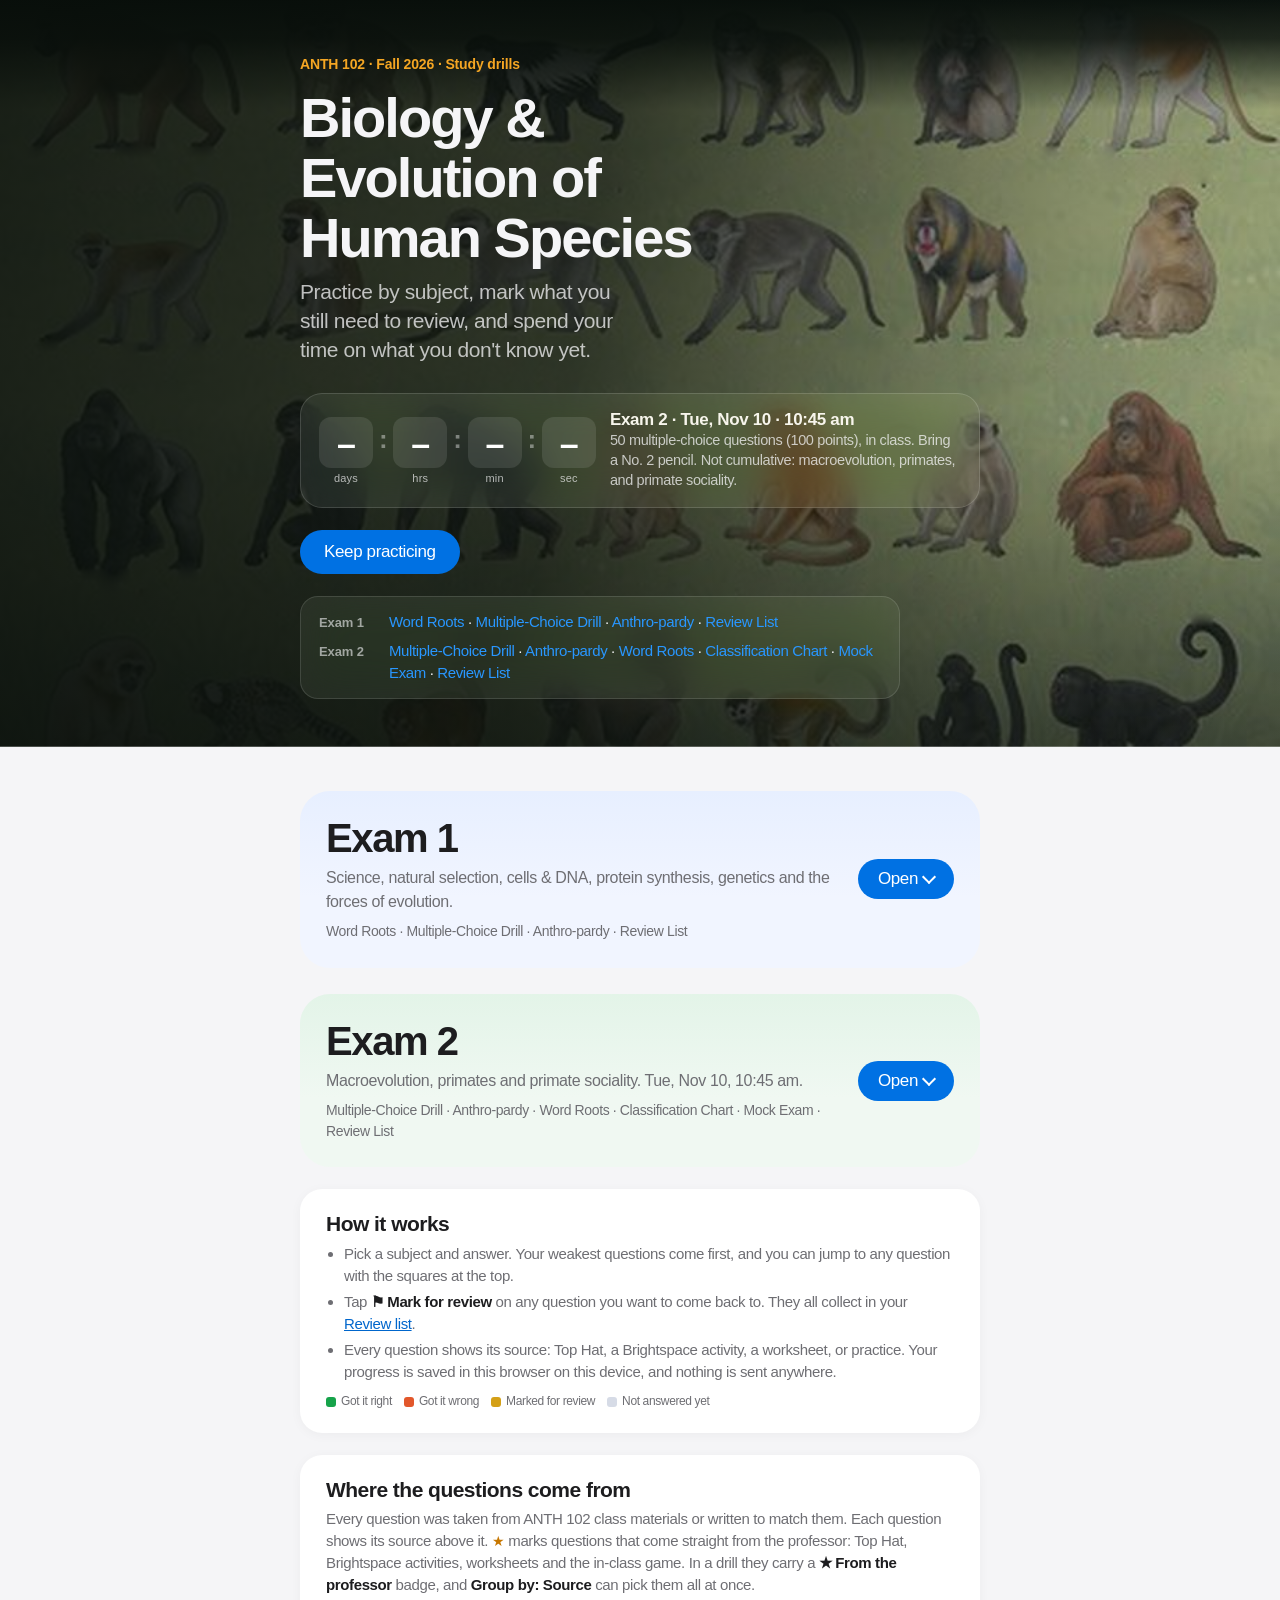
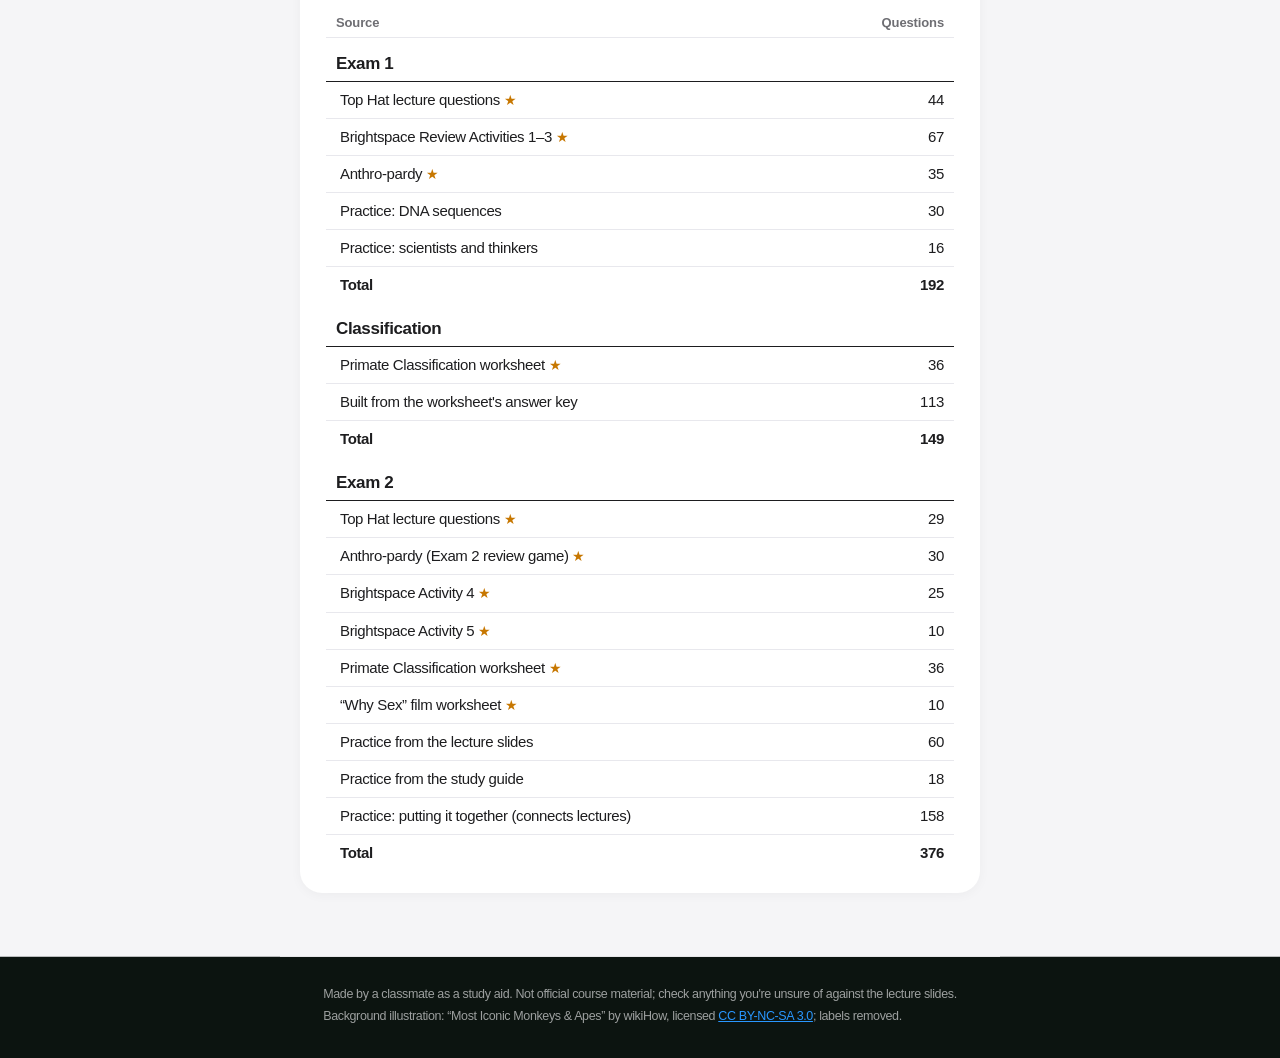
==== index.html @ c607ac12 "Exam 2 panel: Multiple-Choice Drill and Anthro-pardy first Co-Authored-By: Claude Opus 5.5 <noreply@" ====
<!doctype html>
<html lang="en"><head>
<meta charset="utf-8">
<meta name="viewport" content="width=device-width,initial-scale=1,viewport-fit=cover">
<title>ANTH 102 Study Drills</title>
<meta name="description" content="Practice drills for ANTH 102: Biology & Evolution of Human Species (Fall 2026).">
<meta name="theme-color" content="#0c1410">
<link rel="preload" as="image" href="assets/hero-primates.jpg">
<style>
/* Layout: full-bleed hero (primate illustration under a forest-green wash; course name, countdown, Continue),
   then one study column: exam cards, how it works, credits. */
:root{
  --bg:#eef1f6; --paper:#fff; --ink:#151b2b; --muted:#5b6478; --line:#d6dbe6; --sunk:#f5f7fb;
  --accent:#2a46cf; --accent-soft:#e3e8fb;
  --gold:#b7791f; --gold-soft:#fbf1dc; --forest:#14281d; --forest-2:#1f3b2b; --leaf:#b9e48f; --cream:#f7f5ec;
  --st-right:#16a34a; --st-wrong:#e2572b; --st-review:#d4a017; --lv-new:#d6dbe6;
  --display:"Bricolage Grotesque","Segoe UI",system-ui,sans-serif;
  --body:"IBM Plex Sans",system-ui,-apple-system,sans-serif;
  --mono:"IBM Plex Mono",ui-monospace,Menlo,monospace;
  --shadow:0 1px 2px rgba(21,27,43,.06),0 6px 24px rgba(21,27,43,.06);
  color-scheme:light;
}
*{box-sizing:border-box}
body{margin:0;background:var(--bg);color:var(--ink);font:16px/1.55 var(--body)}
:is(a,button):focus-visible{outline:2px solid var(--accent);outline-offset:2px}
.inner{max-width:720px;margin:0 auto;padding-left:max(20px,env(safe-area-inset-left,0px));padding-right:max(20px,env(safe-area-inset-right,0px))}

/* ===== Hero */
.hero{position:relative;color:var(--cream);background:var(--forest);overflow:hidden;isolation:isolate}
.hero::before{content:"";position:absolute;inset:0;z-index:-2;background:url("assets/hero-primates.jpg") center 40%/cover no-repeat}
.hero::after{content:"";position:absolute;inset:0;z-index:-1;
  background:linear-gradient(100deg,rgba(14,32,22,.94) 0%,rgba(14,32,22,.86) 42%,rgba(14,32,22,.45) 78%,rgba(14,32,22,.3) 100%),
             linear-gradient(0deg,rgba(14,32,22,.55),rgba(14,32,22,0) 40%)}
.hero .inner{padding-block:max(44px,env(safe-area-inset-top,0px)) 40px;display:flex;flex-direction:column;gap:14px}
.eyebrow{margin:0;font:600 12.5px var(--mono);letter-spacing:.1em;text-transform:uppercase;color:var(--leaf)}
.hero h1{margin:0;font:800 clamp(30px,6.4vw,50px)/1.03 var(--display);letter-spacing:-.02em;max-width:15ch;text-wrap:balance}
.hero h1 span{display:block;font:600 clamp(15px,2.6vw,18px)/1.3 var(--body);letter-spacing:0;color:rgba(247,245,236,.82);margin-top:10px;max-width:none}
.countdown{display:flex;flex-wrap:wrap;align-items:center;gap:14px;margin-top:12px;padding:14px 16px;border-radius:16px;background:rgba(247,245,236,.1);border:1px solid rgba(247,245,236,.18);backdrop-filter:blur(6px);-webkit-backdrop-filter:blur(6px);max-width:680px}
.clock{display:flex;align-items:flex-start;gap:6px}
.unit{display:flex;flex-direction:column;align-items:center;gap:4px;min-width:54px}
.unit b{display:block;width:100%;text-align:center;font:800 34px/1 var(--display);color:var(--leaf);font-variant-numeric:tabular-nums;background:rgba(14,32,22,.45);border:1px solid rgba(185,228,143,.25);border-radius:10px;padding:8px 6px 7px}
.unit span{font:600 10.5px var(--mono);letter-spacing:.08em;text-transform:uppercase;color:rgba(247,245,236,.8)}
.sep{font:800 28px/1 var(--display);color:rgba(185,228,143,.6);padding-top:9px}
.unit b.tick{animation:tick .35s ease}
@keyframes tick{0%{transform:translateY(-3px);opacity:.55}100%{transform:none;opacity:1}}
@media (prefers-reduced-motion:reduce){.unit b.tick{animation:none}}
.exam{flex:1;min-width:180px;font-size:14.5px;line-height:1.4}
.exam strong{display:block;font:700 16px var(--body)}
.actions{display:flex;flex-wrap:wrap;align-items:center;gap:10px 16px;margin-top:6px}
.go{display:inline-flex;align-items:center;gap:8px;background:var(--cream);color:var(--forest);font:700 16px var(--body);text-decoration:none;padding:14px 22px;border-radius:14px;box-shadow:0 6px 20px rgba(0,0,0,.25);transition:transform .15s}
.go:hover{transform:translateY(-1px)}
.go:focus-visible{outline-color:var(--leaf)}
.guide{margin:6px 0 0;max-width:600px;display:flex;flex-direction:column;gap:6px;padding:12px 16px;border-radius:14px;background:rgba(14,32,22,.4);border:1px solid rgba(247,245,236,.18);font:500 14.5px/1.4 var(--body);color:var(--cream)}
.guide div{display:flex;gap:12px;align-items:baseline}
.guide b{flex:none;width:56px;font:700 12px var(--mono);letter-spacing:.06em;text-transform:uppercase;color:var(--leaf)}
.guide a{color:var(--cream);text-decoration:underline;text-decoration-color:rgba(247,245,236,.35);text-underline-offset:3px}
.guide a:hover{text-decoration-color:var(--cream)}
.today{font:500 13.5px var(--body);color:rgba(247,245,236,.85);font-variant-numeric:tabular-nums}

/* ===== Body */
main.inner{padding-block:28px 48px;display:flex;flex-direction:column;gap:18px}
.h2{font:700 13px var(--mono);letter-spacing:.08em;text-transform:uppercase;color:var(--muted);margin:4px 0 -6px}
.cards{display:grid;gap:12px}
.card{position:relative;display:flex;flex-direction:column;gap:12px;background:var(--paper);border:1px solid var(--line);border-radius:16px;padding:18px 20px;box-shadow:var(--shadow);transition:border-color .15s,transform .15s}
.card:hover{border-color:var(--accent);transform:translateY(-1px)}
.chead{display:flex;gap:14px;align-items:center}
.num{flex:none;width:48px;height:48px;border-radius:12px;background:var(--accent-soft);color:var(--accent);display:grid;place-items:center;font:800 22px var(--display)}
.card h3{font:700 19px/1.2 var(--display);margin:0}
.card h3 a{color:inherit;text-decoration:none}
.card h3 a::after{content:"";position:absolute;inset:0;border-radius:16px}
.card p{margin:2px 0 0;color:var(--muted);font-size:14px}
.prow{display:grid;grid-template-columns:1fr auto;gap:6px 12px;align-items:center}
.stack{display:flex;height:9px;border-radius:5px;overflow:hidden;background:var(--lv-new);grid-column:1/-1}
.stack i{display:block;height:100%}
.ptext{font:500 12px var(--mono);color:var(--muted);font-variant-numeric:tabular-nums}
.plink{position:relative;z-index:1;font:600 13px var(--body);color:var(--accent);text-decoration:none;padding:4px 2px}
.plink:hover{text-decoration:underline}
.c-right{background:var(--st-right)} .c-wrong{background:var(--st-wrong)} .c-review{background:var(--st-review)}
.how{font-size:14px;color:var(--muted);background:var(--paper);border:1px solid var(--line);border-radius:16px;padding:16px 20px}
.how b{color:var(--ink)}
.how ul{margin:6px 0 0;padding-left:18px}
.how li{margin-top:4px}
.legend{display:flex;flex-wrap:wrap;gap:4px 12px;margin-top:10px;font-size:12px}
.legend span{display:inline-flex;align-items:center;gap:5px}
.legend i{width:10px;height:10px;border-radius:3px;display:inline-block}
.legend .c-new{background:var(--lv-new)}
.sources p{margin:6px 0 0}
.tablewrap{overflow-x:auto;margin-top:12px}
.srctable{width:100%;border-collapse:collapse;font-size:14px;color:var(--ink)}
.srctable th,.srctable td{text-align:left;padding:7px 10px;border-bottom:1px solid var(--line);vertical-align:top}
.srctable thead th{font:700 12px var(--mono);letter-spacing:.05em;text-transform:uppercase;color:var(--muted)}
.srctable tr.grp th{font:800 15px var(--display);padding-top:16px;border-bottom:2px solid var(--ink)}
.srctable tbody td:first-child{padding-left:14px}
.srctable .n{text-align:right;font-variant-numeric:tabular-nums;white-space:nowrap}
.srctable tr.tot td{font-weight:700;border-bottom:0}
.ctas{display:grid;grid-template-columns:repeat(auto-fit,minmax(250px,1fr));gap:10px}
.ddcta{position:relative;z-index:1;display:flex;align-items:center;gap:14px;padding:10px 14px 10px 10px;border-radius:12px;background:linear-gradient(135deg,var(--accent) 0%,#4f6bed 100%);color:#fff;text-decoration:none;transition:transform .15s}
.ddcta:hover{transform:translateY(-1px)}
.ddcta:focus-visible{outline:2px solid var(--accent);outline-offset:3px}
.ddcta strong{display:block;font:700 15px var(--body)}
.ddcta small{display:block;font-size:12.5px;opacity:.88}
.ddcta>span:nth-child(2){flex:1;min-width:0}
.ddgo{flex:none;background:#fff;color:var(--accent);font:700 13.5px var(--body);padding:8px 12px;border-radius:10px}
.dd-illu.sm{width:88px;height:56px;flex:none;background:rgba(255,255,255,.12);border-radius:9px;padding:4px}


.dd-box{fill:rgba(255,255,255,.18);stroke:rgba(255,255,255,.55);stroke-width:1;stroke-dasharray:3 2}
.dd-target{animation:ddTarget 3.2s ease-in-out infinite}
.dd-chip rect:first-child{fill:#fff}
.dd-line{fill:var(--accent)}
.dd-chip{animation:ddMove 3.2s ease-in-out infinite}
.dd-hand{fill:#fff;stroke:#151b2b;stroke-width:.8;animation:ddHand 3.2s ease-in-out infinite}
@keyframes ddMove{0%,12%{transform:translate(4px,64px)}55%,100%{transform:translate(76px,32px)}}
@keyframes ddHand{0%,12%{transform:translate(30px,70px)}55%,100%{transform:translate(102px,38px)}}
@keyframes ddTarget{0%,45%{fill:rgba(255,255,255,.18)}55%,90%{fill:rgba(134,239,172,.55);stroke:#fff;stroke-dasharray:0}100%{fill:rgba(255,255,255,.18)}}
@media (max-width:520px){.ddpromo{grid-template-columns:1fr}.ddpromo .dd-illu{grid-row:auto;width:110px;height:70px}.ddpromo .ddbtn{grid-column:1}}
@media (prefers-reduced-motion:reduce){.dd-chip,.dd-hand,.dd-target{animation:none}.dd-chip{transform:translate(76px,32px)}.dd-hand{transform:translate(102px,38px)}}

.mc-q{fill:rgba(255,255,255,.85)} .mc-opt{fill:rgba(255,255,255,.16);stroke:rgba(255,255,255,.5);stroke-width:.8}
.mc-b{fill:none;stroke:#fff;stroke-width:1.2} .mc-t{fill:rgba(255,255,255,.7)}
footer{font-size:12.5px;color:var(--muted);display:flex;flex-direction:column;gap:4px}
footer a{color:inherit}
@media (max-width:560px){
  .hero::after{background:linear-gradient(180deg,rgba(14,32,22,.66),rgba(14,32,22,.9))}
  .hero .inner{padding-block:max(32px,env(safe-area-inset-top,0px)) 28px}
  .unit{min-width:44px}.unit b{font-size:26px;padding:7px 4px 6px}.sep{font-size:22px;padding-top:8px}
}
@media (prefers-reduced-motion:reduce){.card,.go{transition:none}.card:hover,.go:hover{transform:none}}

/* ===== Apple-style layer: system San Francisco type, pill buttons, borderless white tiles on #f5f5f7 */
:root{
  --bg:#f5f5f7; --paper:#fff; --ink:#1d1d1f; --muted:#6e6e73; --line:#d2d2d7; --sunk:#f5f5f7;
  --accent:#0071e3; --accent-soft:#e8f2fd; --link:#0066cc; --link-dark:#2997ff;
  --display:-apple-system,BlinkMacSystemFont,"SF Pro Display","Helvetica Neue",Helvetica,Arial,sans-serif;
  --body:-apple-system,BlinkMacSystemFont,"SF Pro Text","Helvetica Neue",Helvetica,Arial,sans-serif;
  --mono:-apple-system,BlinkMacSystemFont,"SF Pro Text","Helvetica Neue",Helvetica,Arial,sans-serif;
  --shadow:0 2px 12px rgba(0,0,0,.04);
}
body{font:17px/1.47 var(--body);letter-spacing:-.022em;-webkit-font-smoothing:antialiased}
.hero::after{background:linear-gradient(100deg,rgba(8,14,10,.92) 0%,rgba(8,14,10,.82) 45%,rgba(8,14,10,.42) 80%,rgba(8,14,10,.3) 100%),linear-gradient(0deg,rgba(8,14,10,.6),rgba(8,14,10,0) 45%)}
.hero .inner{gap:16px;padding-block:max(56px,env(safe-area-inset-top,0px)) 48px}
.eyebrow{font:600 14px var(--body);letter-spacing:-.01em;text-transform:none;color:#f5a623}
.hero h1{font:700 clamp(34px,7vw,56px)/1.07 var(--display);letter-spacing:-.035em;color:#f5f5f7}
.hero h1 span{font:400 clamp(17px,2.6vw,21px)/1.38 var(--body);letter-spacing:-.02em;color:rgba(245,245,247,.75)}
.countdown{border-radius:22px;background:rgba(255,255,255,.08);border:1px solid rgba(255,255,255,.14);backdrop-filter:saturate(180%) blur(20px);-webkit-backdrop-filter:saturate(180%) blur(20px);padding:16px 18px}
.unit b{font:600 34px/1 var(--display);letter-spacing:-.02em;color:#fff;background:rgba(255,255,255,.1);border:0;border-radius:12px;padding:9px 6px 8px}
.unit span{font:500 11px var(--body);letter-spacing:.02em;text-transform:none;color:rgba(245,245,247,.7)}
.sep{font:600 26px/1 var(--display);color:rgba(255,255,255,.4)}
.exam strong{font:600 17px var(--body);letter-spacing:-.02em}
.exam span{color:rgba(245,245,247,.75)}
.go{background:var(--accent);color:#fff;font:400 17px/1.18 var(--body);letter-spacing:-.022em;padding:12px 24px;border-radius:980px;box-shadow:none;transition:background .2s}
.go:hover{background:#0077ed;transform:none}
.go:focus-visible{outline:2px solid var(--link-dark);outline-offset:3px}
.today{font:400 14px var(--body);color:rgba(245,245,247,.7)}
.guide{border-radius:18px;background:rgba(255,255,255,.07);border:1px solid rgba(255,255,255,.12);backdrop-filter:saturate(180%) blur(20px);-webkit-backdrop-filter:saturate(180%) blur(20px);font:400 15px/1.45 var(--body);color:#f5f5f7;padding:14px 18px;gap:8px}
.guide b{font:600 13px var(--body);letter-spacing:-.01em;text-transform:none;color:rgba(245,245,247,.6);width:58px}
.guide a{color:var(--link-dark);text-decoration:none}
.guide a:hover{text-decoration:underline}
main.inner{padding-block:44px 64px;gap:22px}
.h2{font:600 clamp(26px,4.4vw,34px)/1.12 var(--display);letter-spacing:-.03em;text-transform:none;color:var(--ink);margin:18px 0 0}
.h2:first-child{margin-top:0}
.cards{gap:16px}
.card{border:0;border-radius:22px;padding:24px 26px;box-shadow:var(--shadow);transition:transform .3s cubic-bezier(.25,.1,.25,1),box-shadow .3s}
.card:hover{border-color:transparent;transform:scale(1.008);box-shadow:0 8px 30px rgba(0,0,0,.08)}
.card h3 a::after{border-radius:22px}
.num{width:50px;height:50px;border-radius:14px;background:var(--accent-soft);color:var(--accent);font:600 22px var(--display)}
.card h3{font:600 21px/1.19 var(--display);letter-spacing:-.025em}
.card p{font-size:15px;line-height:1.45;color:var(--muted);letter-spacing:-.016em}
.stack{height:6px;border-radius:3px;background:#e8e8ed}
.ptext{font:400 13px var(--body);letter-spacing:-.01em}
.plink{font:400 15px/1 var(--body);letter-spacing:-.016em;color:#fff;background:var(--accent);padding:9px 18px;border-radius:980px;transition:background .2s}
.plink:hover{background:#0077ed;text-decoration:none}
.ctas{gap:12px}
.ddcta{background:#f5f5f7;color:var(--ink);border-radius:18px;padding:12px 14px 12px 12px;transition:background .2s}
.ddcta:hover{background:#ebebef;transform:none}
.ddcta strong{font:600 16px var(--body);letter-spacing:-.02em}
.ddcta small{color:var(--muted);opacity:1}
.ddgo{background:transparent;color:var(--link);font:400 15px var(--body);padding:0;border-radius:0}
.ddgo::after{content:" ›"}
.dd-illu.sm{background:var(--accent);border-radius:12px}
.how{border:0;border-radius:22px;padding:22px 26px;font-size:15px;box-shadow:var(--shadow)}
.how>b{display:block;font:600 21px/1.2 var(--display);letter-spacing:-.025em;color:var(--ink);margin-bottom:4px}
.how a{color:var(--link)}
.srctable{font-size:15px}
.srctable thead th{font:600 13px var(--body);letter-spacing:-.01em;text-transform:none}
.srctable tr.grp th{font:600 17px var(--display);border-bottom:1px solid var(--ink)}
.srctable th,.srctable td{border-bottom-color:#e8e8ed}
footer a{color:var(--link)}
.pstar{color:#c77700;font-size:.95em}
.exampanel{border-radius:30px;padding:0;transition:box-shadow .3s}
.exampanel[open]{padding-bottom:18px}
.exampanel>.cards{padding:0 18px}
.exampanel .ephead{list-style:none;cursor:pointer;display:flex;align-items:center;gap:16px;padding:26px 26px;border-radius:30px}
.exampanel .ephead::-webkit-details-marker{display:none}
.exampanel .ephead:hover{background:rgba(255,255,255,.35)}
.exampanel .ephead:focus-visible{outline:3px solid var(--accent);outline-offset:2px}
.eptext{flex:1;min-width:0;display:flex;flex-direction:column;gap:2px}
.eptools{font-size:14px;color:var(--muted);margin-top:6px}
.exampanel[open] .eptools{display:none}
.epgo{flex:none;display:inline-flex;align-items:center;gap:6px;font:400 17px var(--body);color:#fff;background:var(--accent);border-radius:980px;padding:10px 20px}
.epgo::after{content:"";width:8px;height:8px;border:solid currentColor;border-width:0 2px 2px 0;transform:translateY(-2px) rotate(45deg);transition:transform .25s}
.exampanel[open] .epgo{background:rgba(0,0,0,.08);color:var(--ink)}
.exampanel[open] .epgo::after{transform:translateY(2px) rotate(-135deg)}
.ep-close,.exampanel[open] .ep-open{display:none}
.exampanel[open] .ep-close{display:inline}
.exampanel+.exampanel{margin-top:4px}
.ep1{background:linear-gradient(180deg,#e7efff,#f1f5ff 60%)}
.ep2{background:linear-gradient(180deg,#e3f4e8,#f0f8f2 60%)}
.epb{background:#ebebef;padding-top:18px}
.ephead{padding:0 6px}
.ephead h2{margin:0;font:700 clamp(30px,5vw,40px)/1.08 var(--display);letter-spacing:-.035em;color:var(--ink)}
.epb .ephead h2{font-size:24px}
.ephead p{margin:4px 0 0;color:var(--muted);font-size:16px}
.ep1 .num{background:#d6e4ff} .ep2 .num{background:#d3eedd;color:#1c7a43}
@media (max-width:560px){.exampanel{margin:0 -8px;border-radius:26px}.exampanel>.cards{padding:0 10px}.exampanel .ephead{padding:22px 18px;gap:12px}.epgo{padding:9px 16px;font-size:16px}}
html,body{background:#0c1410}
main.inner{background:var(--bg);box-shadow:0 0 0 100vmax var(--bg);clip-path:inset(0 -100vmax)}
footer.site{background:#0c1410;color:rgba(245,245,247,.62);font-size:12.5px;padding:28px 0 calc(32px + env(safe-area-inset-bottom,0px))}
footer.site .inner{display:flex;flex-direction:column;gap:4px}
footer.site p{margin:0}
footer.site a{color:var(--link-dark)}
.hero{background:#0c1410}
.hero .fadetop{position:absolute;inset:0 0 auto 0;height:110px;z-index:-1;background:linear-gradient(180deg,#0c1410 0%,rgba(12,20,16,.85) 35%,rgba(12,20,16,0) 100%);pointer-events:none}
@media (max-width:560px){.card{padding:20px}.how{padding:20px}.unit b{font-size:26px}}
@media (prefers-reduced-motion:reduce){.card:hover{transform:none}}
</style></head><body>
<header class="hero" aria-labelledby="courseTitle"><div class="fadetop" aria-hidden="true"></div>
  <div class="inner">
    <p class="eyebrow">ANTH 102 · Fall 2026 · Study drills</p>
    <h1 id="courseTitle">Biology &amp; Evolution of Human Species<span>Practice by subject, mark what you still need to review, and spend your time on what you don't know yet.</span></h1>
    <div class="countdown" id="countdown">
      <div class="clock" id="clock" role="timer" aria-live="off" aria-label="Time until Exam 2">
        <div class="unit"><b id="cD">–</b><span>days</span></div><span class="sep" aria-hidden="true">:</span>
        <div class="unit"><b id="cH">–</b><span>hrs</span></div><span class="sep" aria-hidden="true">:</span>
        <div class="unit"><b id="cM">–</b><span>min</span></div><span class="sep" aria-hidden="true">:</span>
        <div class="unit"><b id="cS">–</b><span>sec</span></div>
      </div>
      <div class="exam"><strong id="examTitle">Exam 2 · Tue, Nov 10 · 10:45 am</strong><span id="examSub">50 multiple-choice questions (100 points), in class. Bring a No. 2 pencil. Not cumulative: macroevolution, primates, and primate sociality.</span></div>
    </div>
    <div class="actions">
      <a class="go" id="goBtn" href="roots/index.html">Let’s begin</a>
      <span class="today" id="todayTxt"></span>
    </div>
    <div class="guide" aria-label="Which modules go with which exam">
      <div><b>Exam 1</b><span><a href="roots/index.html#exam1">Word Roots</a> · <a href="exam1/index.html">Multiple-Choice Drill</a> · <a href="anthropardy/index.html?board=exam1">Anthro-pardy</a> · <a href="review/index.html?exam=1">Review List</a></span></div>
      <div><b>Exam 2</b><span><a href="exam2/index.html">Multiple-Choice Drill</a> · <a href="anthropardy/index.html?board=exam2">Anthro-pardy</a> · <a href="roots/index.html#exam2">Word Roots</a> · <a href="classification/index.html">Classification Chart</a> · <a href="mock/index.html">Mock Exam</a> · <a href="review/index.html?exam=2">Review List</a></span></div>
    </div>
  </div>
</header>

<main class="inner">
  <details class="exampanel ep1" data-ep="1">
    <summary class="ephead"><span class="eptext"><h2 id="ep1">Exam 1</h2><p>Science, natural selection, cells &amp; DNA, protein synthesis, genetics and the forces of evolution.</p><span class="eptools">Word Roots · Multiple-Choice Drill · Anthro-pardy · Review List</span></span><span class="epgo" aria-hidden="true"><span class="ep-open">Open</span><span class="ep-close">Close</span></span></summary>
    <div class="cards">
    <article class="card rootcard">
      <div class="chead"><span class="num" aria-hidden="true">Aa</span>
        <div><h3><a href="roots/index.html#exam1">Exam 1 Word Roots</a></h3>
        <p>Start here. The Greek and Latin parts behind Exam 1's terms: <i>meio-</i> (less) + <i>-osis</i> (process) = meiosis, the division that halves the chromosomes. Mark roots as mastered and the pool shrinks until you know them all.</p></div></div>
      <div class="prow"><span class="ptext" id="rootsTxt1">Not started</span><a class="plink" href="roots/index.html#exam1">Open</a></div>
    </article>
    <article class="card" data-key="ant1-progress-v2" data-total="192">
      <div class="chead"><span class="num">1</span>
        <div><h3><a href="exam1/index.html">Exam 1 Multiple&#8209;Choice Drill</a></h3>
        <p>Science · Natural selection · Scientists · Cells &amp; DNA · Protein synthesis · Genetics · Forces of evolution</p></div></div>
      <div class="prow"><div class="stack"></div><span class="ptext">192 questions · not started</span><a class="plink" href="exam1/index.html">Start</a></div>
    </article>
    <article class="card boardcard">
      <div class="chead"><span class="num" aria-hidden="true">$</span>
        <div><h3><a href="anthropardy/index.html?board=exam1">Exam 1 Anthro-pardy</a></h3>
        <p>The in-class review game as a colorful board: 7 categories, 35 clues. Pick a category and a value, answer the multiple-choice question, earn the money.</p></div></div>
      <div class="prow"><span class="ptext" id="boardTxt1">No games played yet</span><a class="plink" href="anthropardy/index.html?board=exam1">Play</a></div>
    </article>
    <article class="card reviewcard">
      <div class="chead"><span class="num" aria-hidden="true">⚑</span>
        <div><h3><a href="review/index.html?exam=1">Exam 1 Review List</a></h3>
        <p>Every Exam 1 question you've marked for review, in one place. Quiz yourself on them.</p></div></div>
      <div class="prow"><span class="ptext" id="reviewCount1">Nothing marked yet</span><a class="plink" href="review/index.html?exam=1">Open</a></div>
    </article>
    </div>
  </details>

  <details class="exampanel ep2" data-ep="2">
    <summary class="ephead"><span class="eptext"><h2 id="ep2">Exam 2</h2><p>Macroevolution, primates and primate sociality. Tue, Nov 10, 10:45 am.</p><span class="eptools">Multiple-Choice Drill · Anthro-pardy · Word Roots · Classification Chart · Mock Exam · Review List</span></span><span class="epgo" aria-hidden="true"><span class="ep-open">Open</span><span class="ep-close">Close</span></span></summary>
    <div class="cards">
    <article class="card" data-key="ant2-progress-v1" data-total="376" data-optional="ant2-progress-v1-include-AP:30">
      <div class="chead"><span class="num">2</span>
        <div><h3><a href="exam2/index.html">Exam 2 Multiple&#8209;Choice Drill</a></h3>
        <p>Speciation · Phylogeny · Primate traits · Taxonomy · Picture ID · Sociality · Chimps &amp; bonobos · Putting it together</p></div></div>
      <div class="prow"><div class="stack"></div><span class="ptext">376 questions · not started</span><a class="plink" href="exam2/index.html">Start</a></div>
    </article>
    <article class="card boardcard">
      <div class="chead"><span class="num" aria-hidden="true">$</span>
        <div><h3><a href="anthropardy/index.html?board=exam2">Exam 2 Anthro-pardy</a></h3>
        <p>The in-class review game as a colorful board: 6 categories, 30 clues. Pick a category and a value, answer the multiple-choice question, earn the money.</p></div></div>
      <div class="prow"><span class="ptext" id="boardTxt2">No games played yet</span><a class="plink" href="anthropardy/index.html?board=exam2">Play</a></div>
    </article>
    <article class="card rootcard">
      <div class="chead"><span class="num" aria-hidden="true">Aa</span>
        <div><h3><a href="roots/index.html#exam2">Exam 2 Word Roots</a></h3>
        <p>The Greek and Latin parts behind Exam 2's terms: <i>platy-</i> (flat) + <i>-rrhine</i> (nose) = flat-nosed. Mark roots as mastered and the pool shrinks until you know them all.</p></div></div>
      <div class="prow"><span class="ptext" id="rootsTxt2">Not started</span><a class="plink" href="roots/index.html#exam2">Open</a></div>
    </article>
    <article class="card" data-key="anthro-class-v1" data-total="149">
      <div class="chead"><span class="num" aria-hidden="true">⌗</span>
        <div><h3><a href="classification/index.html">Classification Chart Drill</a></h3>
        <p>The Primate Classification worksheet, on the Exam 2 study guide: 149 questions plus a drag-and-drop chart.</p></div></div>
      <div class="prow"><div class="stack"></div><span class="ptext">149 questions · not started</span><a class="plink" href="classification/index.html">Start</a></div>
      <div class="ctas">
        <a class="ddcta mc" href="classification/index.html"><svg class="dd-illu sm" viewBox="0 0 132 84" aria-hidden="true">
  <rect x="6" y="4" width="92" height="6" rx="3" class="mc-q"/><rect x="6" y="13" width="60" height="5" rx="2.5" class="mc-q"/>
  <g class="mc-row"><rect x="4" y="24" width="124" height="12" rx="6" class="mc-opt"/><circle cx="12" cy="30" r="3.4" class="mc-b"/><rect x="20" y="28.5" width="54" height="3" rx="1.5" class="mc-t"/></g>
  <g class="mc-row"><rect x="4" y="39" width="124" height="12" rx="6" class="mc-opt"/><circle cx="12" cy="45" r="3.4" class="mc-b"/><rect x="20" y="43.5" width="70" height="3" rx="1.5" class="mc-t"/></g>
  <g class="mc-row"><rect x="4" y="54" width="124" height="12" rx="6" class="mc-opt"/><circle cx="12" cy="60" r="3.4" class="mc-b"/><rect x="20" y="58.5" width="46" height="3" rx="1.5" class="mc-t"/></g>
  <g class="mc-row"><rect x="4" y="69" width="124" height="12" rx="6" class="mc-opt"/><circle cx="12" cy="75" r="3.4" class="mc-b"/><rect x="20" y="73.5" width="62" height="3" rx="1.5" class="mc-t"/></g>
</svg><span><strong>Multiple choice</strong><small>149 questions on where each trait goes and how the chart fits together</small></span><span class="ddgo">Open</span></a>
        <a class="ddcta" href="classification/chart.html"><svg class="dd-illu sm" viewBox="0 0 132 84" aria-hidden="true">
  <rect x="2" y="2" width="128" height="18" rx="5" class="dd-box"/>
  <rect x="2" y="26" width="62" height="24" rx="5" class="dd-box"/><rect x="68" y="26" width="62" height="24" rx="5" class="dd-box dd-target"/>
  <rect x="2" y="56" width="38" height="26" rx="5" class="dd-box"/><rect x="47" y="56" width="38" height="26" rx="5" class="dd-box"/><rect x="92" y="56" width="38" height="26" rx="5" class="dd-box"/>
  <g class="dd-chip"><rect x="0" y="0" width="46" height="13" rx="6.5"/><rect x="7" y="5" width="26" height="3" rx="1.5" class="dd-line"/></g>
  <path class="dd-hand" d="M0 0 L0 13 L3.5 10 L6 15.5 L8.2 14.5 L5.8 9.2 L10.5 9 Z"/>
</svg><span><strong>Drag-and-drop chart</strong><small>Build the whole chart from the worksheet's word bank</small></span><span class="ddgo">Open</span></a>
      </div>
    </article>
    <article class="card mockcard">
      <div class="chead"><span class="num" aria-hidden="true">✎</span>
        <div><h3><a href="mock/index.html">Exam 2 Mock Exam</a></h3>
        <p>50 or 100 random questions from the Exam 2 and Classification drills. Every exam is a brand-new set.</p></div></div>
      <div class="prow"><span class="ptext" id="mockLast">No exams taken yet</span><a class="plink" href="mock/index.html">Start an exam</a></div>
    </article>
    <article class="card reviewcard">
      <div class="chead"><span class="num" aria-hidden="true">⚑</span>
        <div><h3><a href="review/index.html?exam=2">Exam 2 Review List</a></h3>
        <p>Every Exam 2 question you've marked for review, from the drills and your mock exams. Quiz yourself on them.</p></div></div>
      <div class="prow"><span class="ptext" id="reviewCount2">Nothing marked yet</span><a class="plink" href="review/index.html?exam=2">Open</a></div>
    </article>
    </div>
  </details>

  <div class="how">
    <b>How it works</b>
    <ul>
      <li>Pick a subject and answer. Your weakest questions come first, and you can jump to any question with the squares at the top.</li>
      <li>Tap <b>⚑ Mark for review</b> on any question you want to come back to. They all collect in your <a href="review/index.html">Review list</a>.</li>
      <li>Every question shows its source: Top Hat, a Brightspace activity, a worksheet, or practice. Your progress is saved in this browser on this device, and nothing is sent anywhere.</li>
    </ul>
    <div class="legend"><span><i class="c-right"></i>Got it right</span><span><i class="c-wrong"></i>Got it wrong</span><span><i class="c-review"></i>Marked for review</span><span><i class="c-new"></i>Not answered yet</span></div>
  </div>

  <section class="how sources" id="sources" aria-labelledby="srcTitle">
    <b id="srcTitle">Where the questions come from</b>
    <p>Every question was taken from ANTH 102 class materials or written to match them. Each question shows its source above it. <span class="pstar">★</span> marks questions that come straight from the professor: Top Hat, Brightspace activities, worksheets and the in-class game. In a drill they carry a <b>★ From the professor</b> badge, and <b>Group by: Source</b> can pick them all at once.</p>
    <div class="tablewrap">
      <table class="srctable">
        <thead><tr><th scope="col">Source</th><th scope="col" class="n">Questions</th></tr></thead>
        <tbody>
          <tr class="grp"><th scope="colgroup" colspan="2">Exam 1</th></tr>
          <tr class="pf"><td>Top Hat lecture questions <span class="pstar" title="Straight from the professor">★</span></td><td class="n">44</td></tr>
          <tr class="pf"><td>Brightspace Review Activities 1–3 <span class="pstar" title="Straight from the professor">★</span></td><td class="n">67</td></tr>
          <tr class="pf"><td>Anthro-pardy <span class="pstar" title="Straight from the professor">★</span></td><td class="n">35</td></tr>
          <tr><td>Practice: DNA sequences</td><td class="n">30</td></tr>
          <tr><td>Practice: scientists and thinkers</td><td class="n">16</td></tr>
          <tr class="tot"><td>Total</td><td class="n">192</td></tr>
          <tr class="grp"><th scope="colgroup" colspan="2">Classification</th></tr>
          <tr class="pf"><td>Primate Classification worksheet <span class="pstar" title="Straight from the professor">★</span></td><td class="n">36</td></tr>
          <tr><td>Built from the worksheet's answer key</td><td class="n">113</td></tr>
          <tr class="tot"><td>Total</td><td class="n">149</td></tr>
          <tr class="grp"><th scope="colgroup" colspan="2">Exam 2</th></tr>
          <tr class="pf"><td>Top Hat lecture questions <span class="pstar" title="Straight from the professor">★</span></td><td class="n">29</td></tr>
          <tr class="pf"><td>Anthro-pardy (Exam 2 review game) <span class="pstar" title="Straight from the professor">★</span></td><td class="n">30</td></tr>
          <tr class="pf"><td>Brightspace Activity 4 <span class="pstar" title="Straight from the professor">★</span></td><td class="n">25</td></tr>
          <tr class="pf"><td>Brightspace Activity 5 <span class="pstar" title="Straight from the professor">★</span></td><td class="n">10</td></tr>
          <tr class="pf"><td>Primate Classification worksheet <span class="pstar" title="Straight from the professor">★</span></td><td class="n">36</td></tr>
          <tr class="pf"><td>“Why Sex” film worksheet <span class="pstar" title="Straight from the professor">★</span></td><td class="n">10</td></tr>
          <tr><td>Practice from the lecture slides</td><td class="n">60</td></tr>
          <tr><td>Practice from the study guide</td><td class="n">18</td></tr>
          <tr><td>Practice: putting it together (connects lectures)</td><td class="n">158</td></tr>
          <tr class="tot"><td>Total</td><td class="n">376</td></tr>
        </tbody>
      </table>
    </div>
  </section>

</main>
<footer class="site"><div class="inner">
    <span>Made by a classmate as a study aid. Not official course material; check anything you're unsure of against the lecture slides.</span>
    <span>Background illustration: “Most Iconic Monkeys &amp; Apes” by wikiHow, licensed <a href="https://creativecommons.org/licenses/by-nc-sa/3.0/" rel="noopener">CC BY-NC-SA 3.0</a>; labels removed.</span>
</div></footer>
<script>
(() => {
  const $ = id => document.getElementById(id);
  const read = k => { try { return JSON.parse(localStorage.getItem(k) || "null") } catch (e) { return null } };
  const dayKey = d => d.getFullYear() + "-" + String(d.getMonth() + 1).padStart(2, "0") + "-" + String(d.getDate()).padStart(2, "0");
  // Same statuses as the drills: right / wrong (last answer) or marked for review (takes priority).
  function levels(s, total) {
    const n = { right: 0, wrong: 0, review: 0 }; let a = 0, c = 0, seen = 0;
    const st = (s && s.stats) || {}, hist = (s && s.hist) || {}, mark = (s && s.mark) || {};
    for (const k in mark) if (mark[k] && mark[k].m === "review") n.review++;
    for (const k in st) {
      if (!st[k][0]) continue; seen++; a += st[k][0]; c += st[k][1];
      if (!(mark[k] && mark[k].m === "review")) n[hist[k] === 1 ? "right" : "wrong"]++;
    }
    return { n, seen: Math.min(seen, total), acc: a ? Math.round(c / a * 100) : 0, total };
  }
  document.querySelectorAll(".card[data-key]").forEach(card => {
    let total = +card.dataset.total;
    if (card.dataset.optional) {   // the student switched an optional deck (Anthro-pardy) out of this drill
      const [k, n] = card.dataset.optional.split(":");
      try { if (localStorage.getItem(k) === "0") { total -= +n; card.querySelector(".ptext").textContent = `${total} questions · not started` } } catch (e) { }
    }
    const s = read(card.dataset.key), L = levels(s, total);
    if (!L.seen && !L.n.review) return;
    card.querySelector(".stack").innerHTML = ["right", "wrong", "review"].map(l => L.n[l] ? `<i class="c-${l}" style="width:${L.n[l] / L.total * 100}%"></i>` : "").join("");
    card.querySelector(".ptext").textContent = `${L.seen} of ${L.total} answered · ${L.acc}% right`;
    const go = card.querySelector(".prow .plink"); if (go && L.seen) go.textContent = "Resume";   // they've started this drill before
  });

  // Anthro-pardy: best finished game per exam
  try { const g = JSON.parse(localStorage.getItem("anthro-board-v1") || "{}") || {}; for (const k of ["exam1", "exam2"]) if (g[k] && g[k].best != null) document.getElementById("boardTxt" + k.slice(-1)).textContent = "Best game: $" + g[k].best.toLocaleString("en-US") } catch (e) { }
  // Mock exam: last score
  try { const h = JSON.parse(localStorage.getItem("anthro-mock-history-v1") || "[]"); if (h.length) { const l = h[h.length - 1]; document.getElementById("mockLast").textContent = `Last exam: ${l.pct}% (${l.right}/${l.total}) · ${h.length} taken` } } catch (e) { }
  // Word Roots: how many mastered
  try {
    const rs = JSON.parse(localStorage.getItem("anthro-roots-v1") || "{}") || {}, n = k => Object.keys((rs[k] || {}).m || {}).length;
    for (const k of ["exam1", "exam2"]) if (n(k)) document.getElementById("rootsTxt" + k.slice(-1)).textContent = `${n(k)} mastered`;
  } catch (e) { }
  // Review List counts, per exam (Exam 2 = Exam 2 + Classification drills; a shared worksheet question counts once)
  try {
    const counts = { 1: ["ant1-progress-v2"], 2: ["ant2-progress-v1", "anthro-class-v1"] };
    for (const e in counts) {
      const seen = new Set();
      for (const k of counts[e]) { const st = JSON.parse(localStorage.getItem(k) || "null"); if (st && st.mark) for (const id in st.mark) if (st.mark[id].m === "review") seen.add(k + id) }
      const n = seen.size; if (n) document.getElementById("reviewCount" + e).textContent = n === 1 ? "1 question marked for review" : n + " questions marked for review";
    }
  } catch (e) { }
  // Exam panels: closed until clicked; remember which ones a student left open
  document.querySelectorAll("details.exampanel").forEach(d => {
    const k = "anthro-home-open-" + d.dataset.ep;
    try { if (localStorage.getItem(k) === "1") d.open = true } catch (e) { }
    d.addEventListener("toggle", () => { try { localStorage.setItem(k, d.open ? "1" : "0") } catch (e) { } });
  });
  // Countdown to Exam 2 (Tue, Nov 10, 2026, 10:45 am)
  const exam = new Date(2026, 10, 10, 10, 45), now = new Date();
  // A live clock: days : hours : minutes : seconds, updated every second.
  const pad = n => String(n).padStart(2, "0");
  function tickClock() {
    const ms = exam - Date.now();
    if (ms <= 0) { clearInterval(clockTimer); $("countdown").hidden = true; $("goBtn").textContent = "Keep practicing"; $("goBtn").href = "exam2/index.html#continue"; return }
    const s = Math.floor(ms / 1000), v = { cD: Math.floor(s / 86400), cH: pad(Math.floor(s / 3600) % 24), cM: pad(Math.floor(s / 60) % 60), cS: pad(s % 60) };
    for (const id in v) { const el = $(id), t = String(v[id]); if (el.textContent !== t) { el.textContent = t; el.classList.remove("tick"); void el.offsetWidth; el.classList.add("tick") } }
    $("clock").setAttribute("aria-label", `${v.cD} days, ${+v.cH} hours, ${+v.cM} minutes until Exam 2`);
  }
  let clockTimer = setInterval(tickClock, 1000);
  tickClock();

  // Continue button + today's activity, from Exam 2's saved progress
  // New visitors begin with the Word Roots warm-up. Returning visitors continue in the drill they used last.
  const s2 = read("ant2-progress-v1");
  const used = [["exam2", s2], ["exam1", read("ant1-progress-v2")], ["classification", read("anthro-class-v1")]]
    .filter(([, s]) => s && s.stats && Object.keys(s.stats).length).sort((a, b) => (b[1].updatedAt || 0) - (a[1].updatedAt || 0));
  if (!$("countdown").hidden && (used.length || localStorage.getItem("anthro-roots-seen"))) {
    $("goBtn").textContent = "Continue";
    $("goBtn").href = (used.length ? used[0][0] : "exam2") + "/index.html#continue";
  }
  const t = s2 && s2.days ? (s2.days[dayKey(new Date())] | 0) : 0;
  let streak = 0; if (s2 && s2.days) { const d = new Date(); if (!s2.days[dayKey(d)]) d.setDate(d.getDate() - 1); while (s2.days[dayKey(d)]) { streak++; d.setDate(d.getDate() - 1) } }
  $("todayTxt").textContent = t || streak ? `${t} answered today` + (streak ? ` · ${streak}-day streak` : "") : "";
})();
</script>
</body></html>
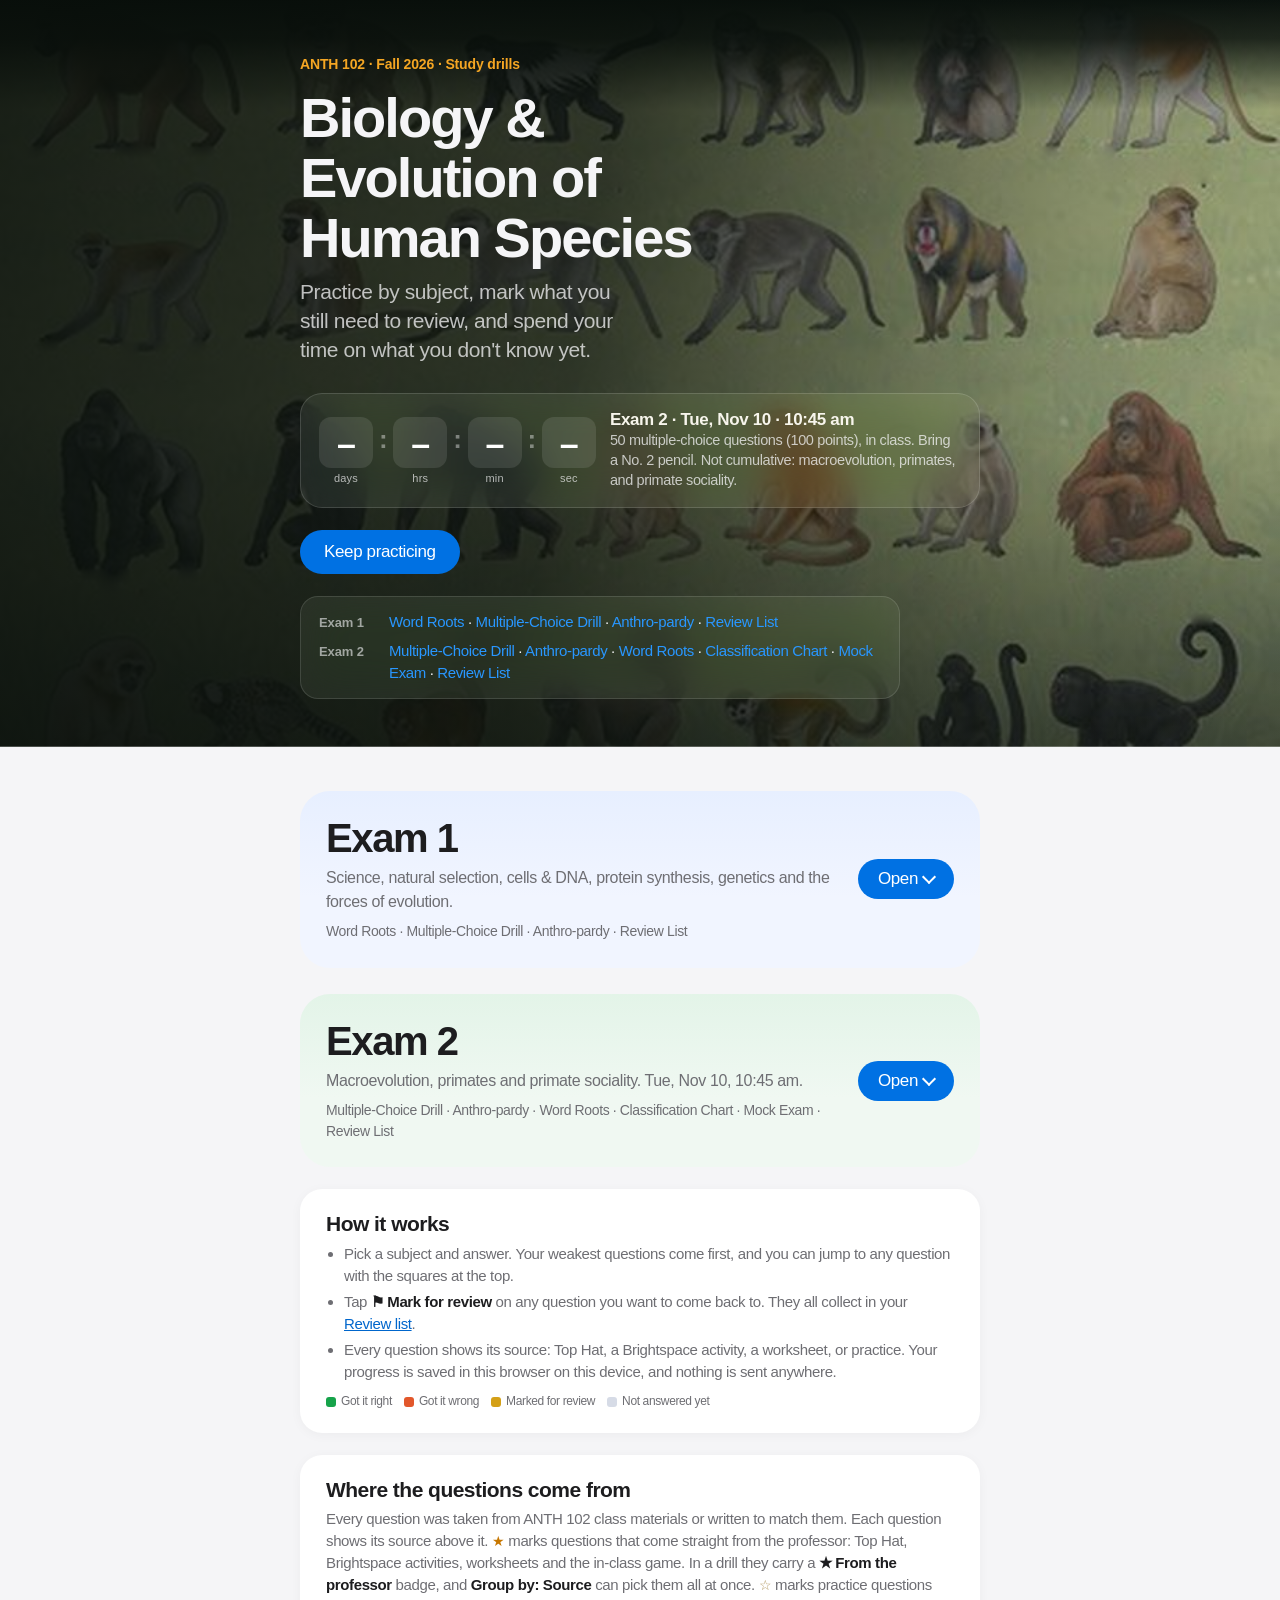
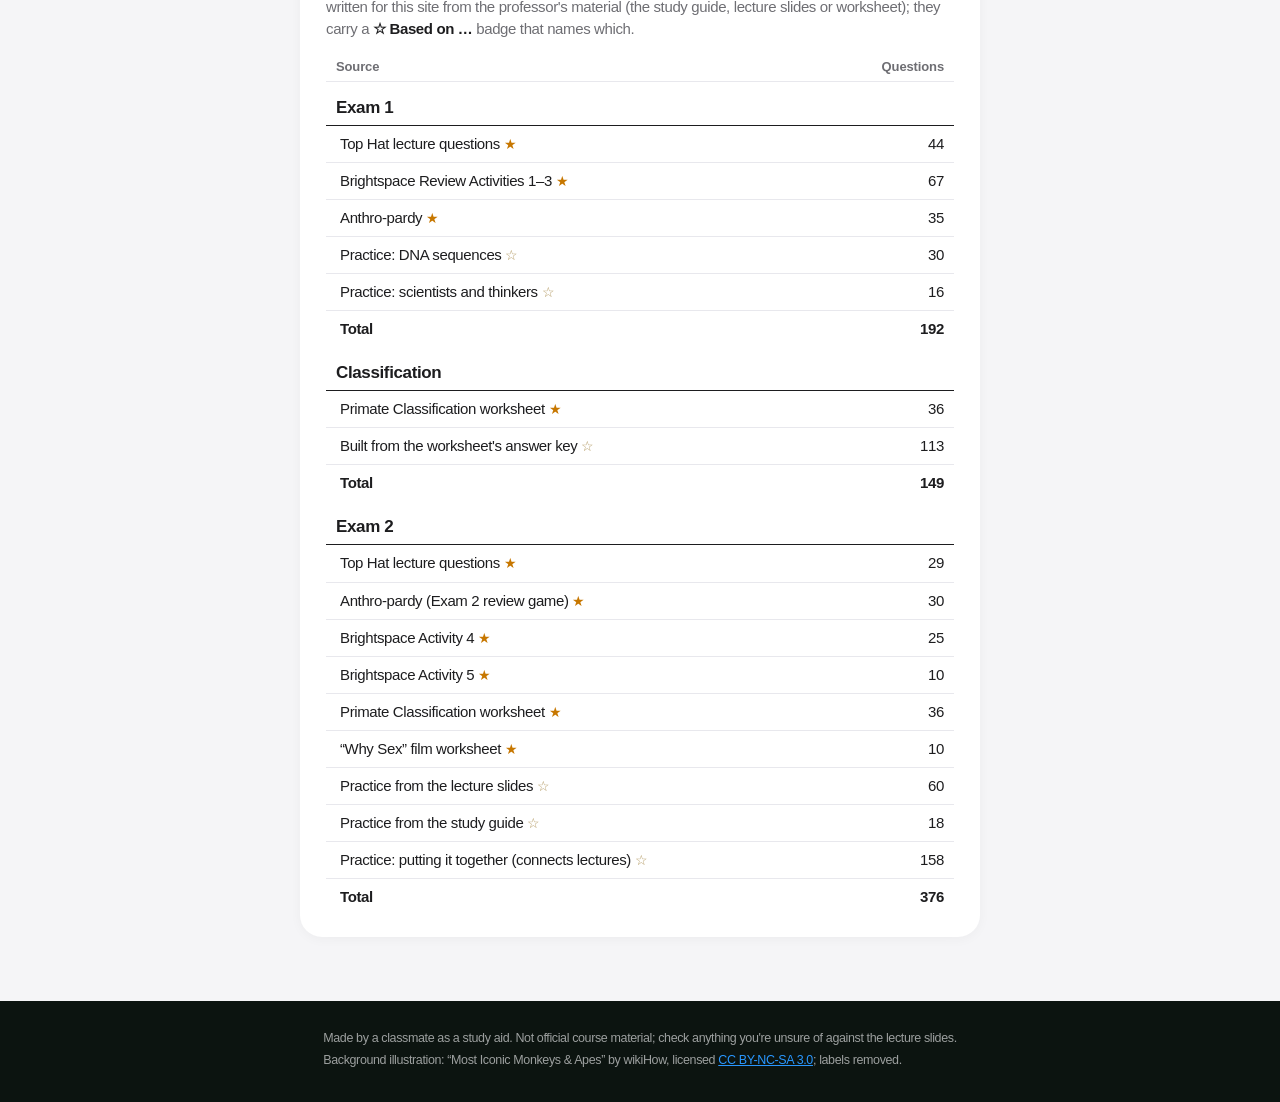
==== commit 4c99c1c0: "Practice questions: '☆ Based on …' badge naming the professor's material they were written from Co-A" ====
--- a/index.html
+++ b/index.html
@@ -187,6 +187,7 @@
 .srctable th,.srctable td{border-bottom-color:#e8e8ed}
 footer a{color:var(--link)}
 .pstar{color:#c77700;font-size:.95em}
+.pstar.based-star{color:#b39a63}
 .exampanel{border-radius:30px;padding:0;transition:box-shadow .3s}
 .exampanel[open]{padding-bottom:18px}
 .exampanel>.cards{padding:0 18px}
@@ -349,7 +350,7 @@
 
   <section class="how sources" id="sources" aria-labelledby="srcTitle">
     <b id="srcTitle">Where the questions come from</b>
-    <p>Every question was taken from ANTH 102 class materials or written to match them. Each question shows its source above it. <span class="pstar">★</span> marks questions that come straight from the professor: Top Hat, Brightspace activities, worksheets and the in-class game. In a drill they carry a <b>★ From the professor</b> badge, and <b>Group by: Source</b> can pick them all at once.</p>
+    <p>Every question was taken from ANTH 102 class materials or written to match them. Each question shows its source above it. <span class="pstar">★</span> marks questions that come straight from the professor: Top Hat, Brightspace activities, worksheets and the in-class game. In a drill they carry a <b>★ From the professor</b> badge, and <b>Group by: Source</b> can pick them all at once. <span class="pstar based-star">☆</span> marks practice questions written for this site from the professor's material (the study guide, lecture slides or worksheet); they carry a <b>☆ Based on …</b> badge that names which.</p>
     <div class="tablewrap">
       <table class="srctable">
         <thead><tr><th scope="col">Source</th><th scope="col" class="n">Questions</th></tr></thead>
@@ -358,12 +359,12 @@
           <tr class="pf"><td>Top Hat lecture questions <span class="pstar" title="Straight from the professor">★</span></td><td class="n">44</td></tr>
           <tr class="pf"><td>Brightspace Review Activities 1–3 <span class="pstar" title="Straight from the professor">★</span></td><td class="n">67</td></tr>
           <tr class="pf"><td>Anthro-pardy <span class="pstar" title="Straight from the professor">★</span></td><td class="n">35</td></tr>
-          <tr><td>Practice: DNA sequences</td><td class="n">30</td></tr>
-          <tr><td>Practice: scientists and thinkers</td><td class="n">16</td></tr>
+          <tr class="pb"><td>Practice: DNA sequences <span class="pstar based-star" title="Written for this site from the professor's material">☆</span></td><td class="n">30</td></tr>
+          <tr class="pb"><td>Practice: scientists and thinkers <span class="pstar based-star" title="Written for this site from the professor's material">☆</span></td><td class="n">16</td></tr>
           <tr class="tot"><td>Total</td><td class="n">192</td></tr>
           <tr class="grp"><th scope="colgroup" colspan="2">Classification</th></tr>
           <tr class="pf"><td>Primate Classification worksheet <span class="pstar" title="Straight from the professor">★</span></td><td class="n">36</td></tr>
-          <tr><td>Built from the worksheet's answer key</td><td class="n">113</td></tr>
+          <tr class="pb"><td>Built from the worksheet's answer key <span class="pstar based-star" title="Written for this site from the professor's material">☆</span></td><td class="n">113</td></tr>
           <tr class="tot"><td>Total</td><td class="n">149</td></tr>
           <tr class="grp"><th scope="colgroup" colspan="2">Exam 2</th></tr>
           <tr class="pf"><td>Top Hat lecture questions <span class="pstar" title="Straight from the professor">★</span></td><td class="n">29</td></tr>
@@ -372,9 +373,9 @@
           <tr class="pf"><td>Brightspace Activity 5 <span class="pstar" title="Straight from the professor">★</span></td><td class="n">10</td></tr>
           <tr class="pf"><td>Primate Classification worksheet <span class="pstar" title="Straight from the professor">★</span></td><td class="n">36</td></tr>
           <tr class="pf"><td>“Why Sex” film worksheet <span class="pstar" title="Straight from the professor">★</span></td><td class="n">10</td></tr>
-          <tr><td>Practice from the lecture slides</td><td class="n">60</td></tr>
-          <tr><td>Practice from the study guide</td><td class="n">18</td></tr>
-          <tr><td>Practice: putting it together (connects lectures)</td><td class="n">158</td></tr>
+          <tr class="pb"><td>Practice from the lecture slides <span class="pstar based-star" title="Written for this site from the professor's material">☆</span></td><td class="n">60</td></tr>
+          <tr class="pb"><td>Practice from the study guide <span class="pstar based-star" title="Written for this site from the professor's material">☆</span></td><td class="n">18</td></tr>
+          <tr class="pb"><td>Practice: putting it together (connects lectures) <span class="pstar based-star" title="Written for this site from the professor's material">☆</span></td><td class="n">158</td></tr>
           <tr class="tot"><td>Total</td><td class="n">376</td></tr>
         </tbody>
       </table>
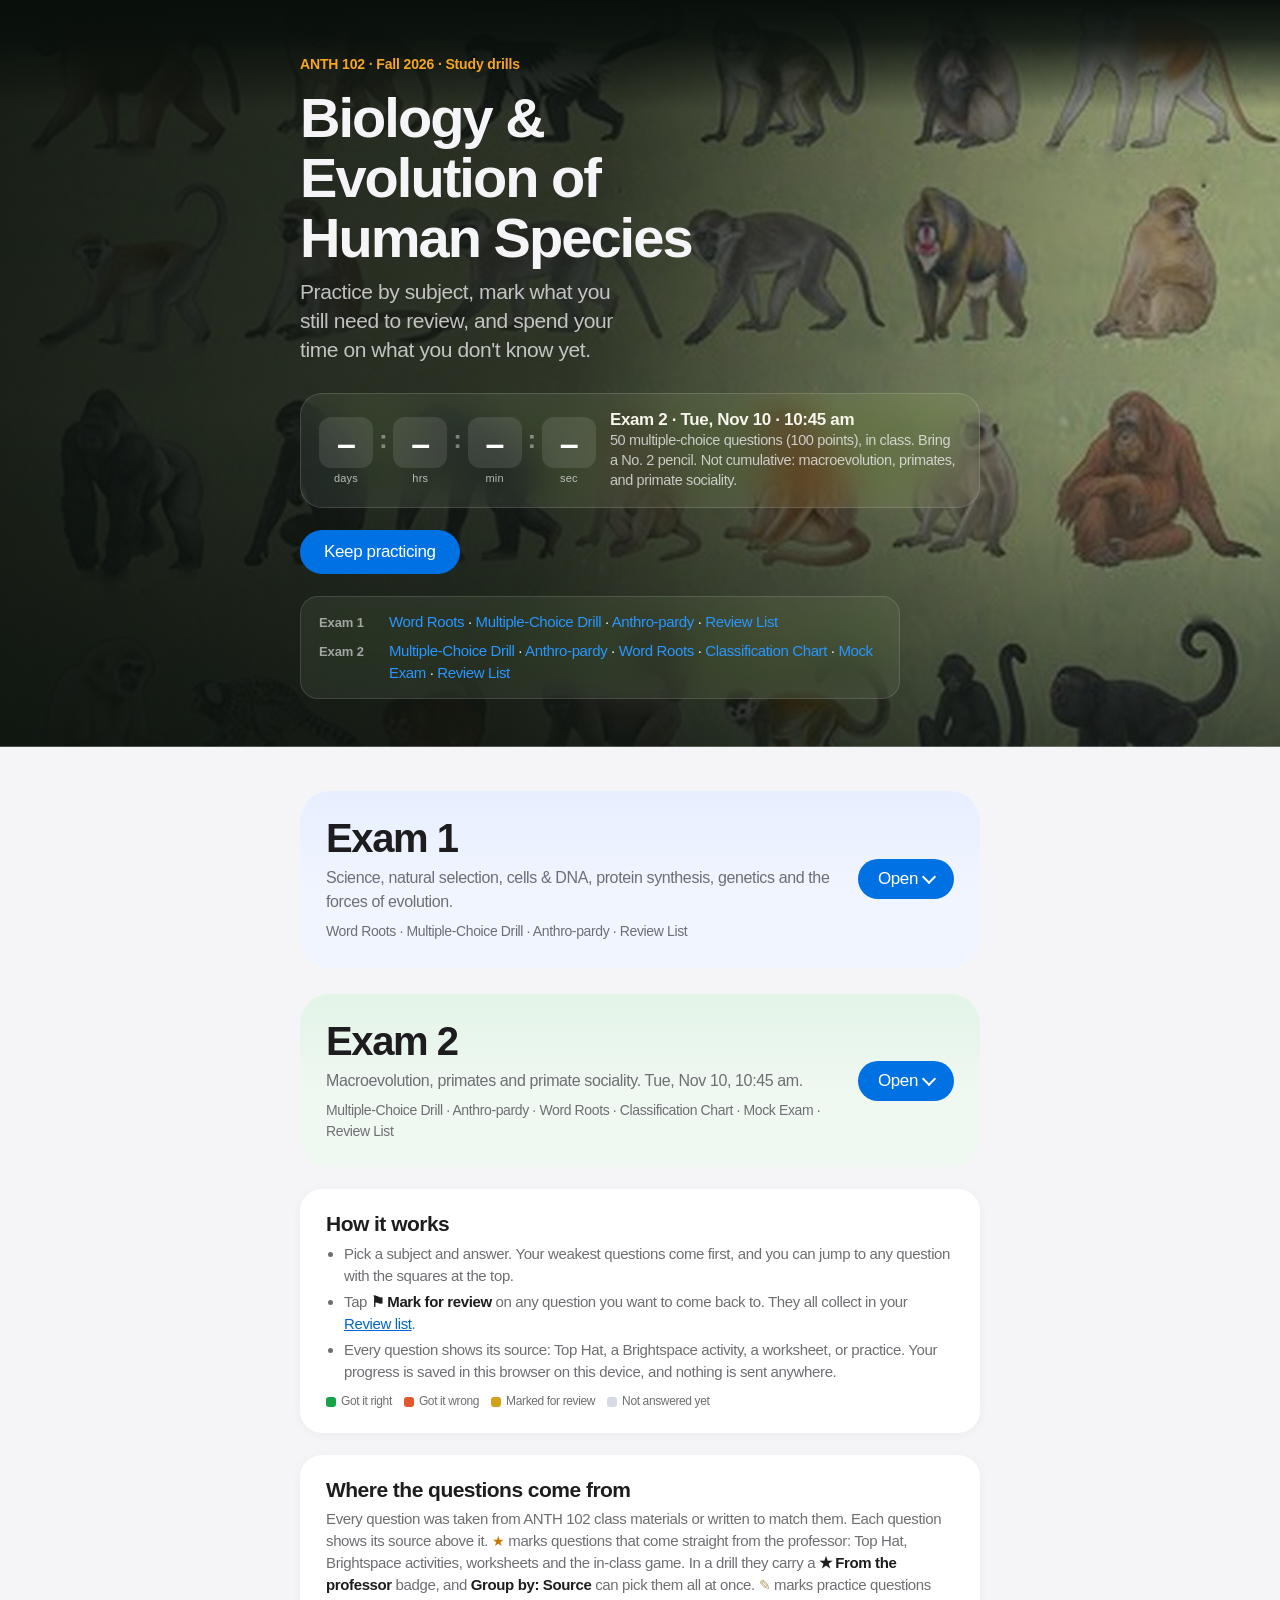
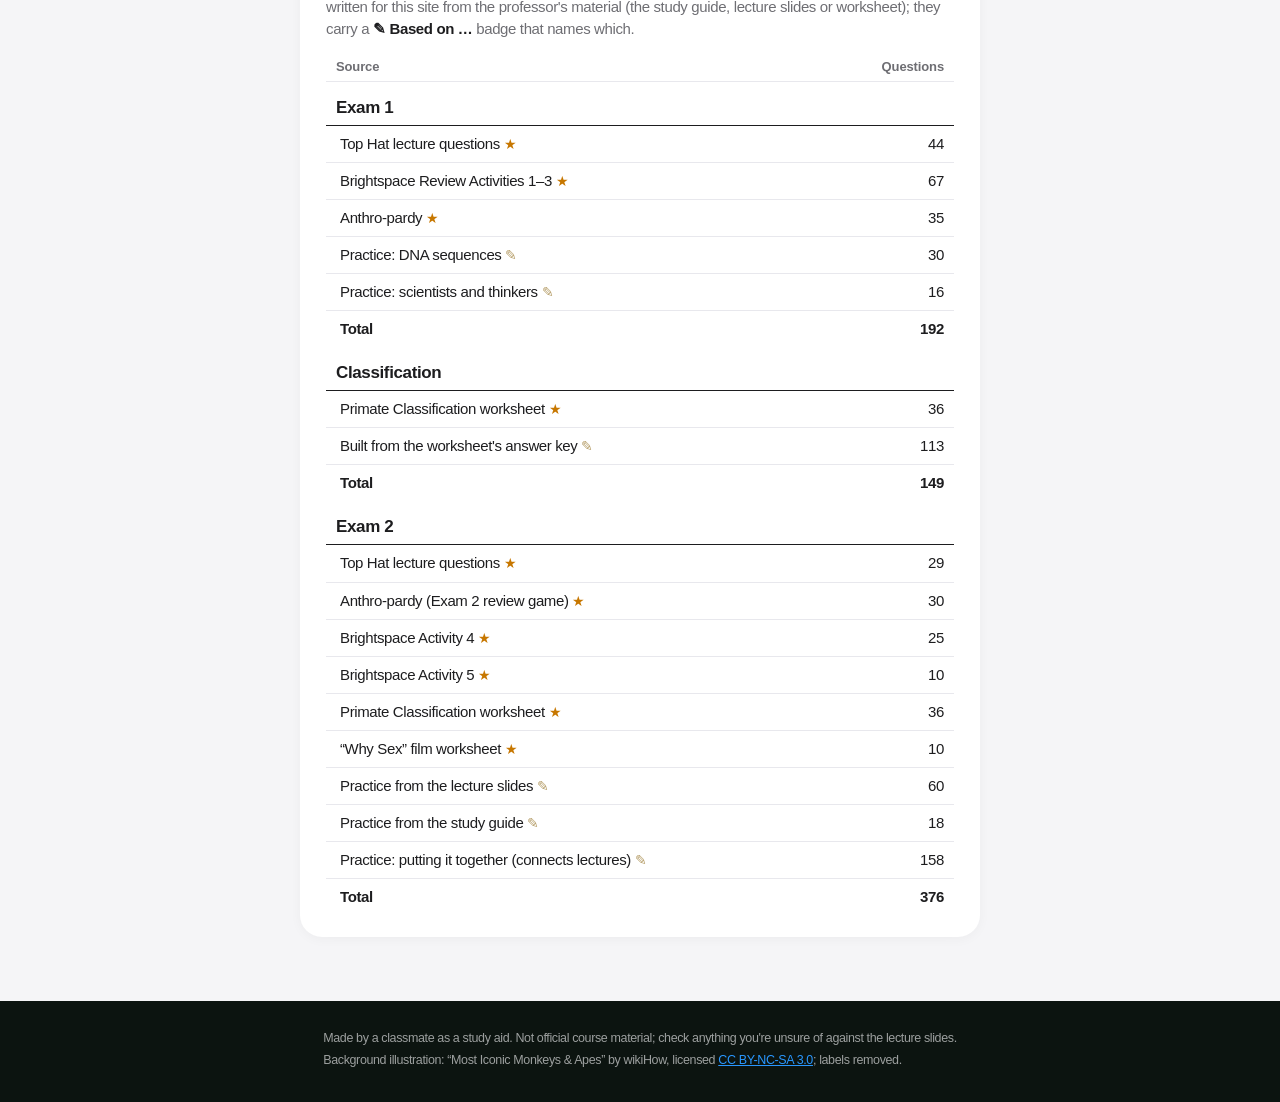
==== commit 8cfa5a35: "Practice badge uses a pencil mark (✎) so it's clearly different from the professor's ★ Co-Authored-B" ====
--- a/index.html
+++ b/index.html
@@ -324,7 +324,7 @@
       </div>
     </article>
     <article class="card mockcard">
-      <div class="chead"><span class="num" aria-hidden="true">✎</span>
+      <div class="chead"><span class="num" aria-hidden="true">✓</span>
         <div><h3><a href="mock/index.html">Exam 2 Mock Exam</a></h3>
         <p>50 or 100 random questions from the Exam 2 and Classification drills. Every exam is a brand-new set.</p></div></div>
       <div class="prow"><span class="ptext" id="mockLast">No exams taken yet</span><a class="plink" href="mock/index.html">Start an exam</a></div>
@@ -350,7 +350,7 @@
 
   <section class="how sources" id="sources" aria-labelledby="srcTitle">
     <b id="srcTitle">Where the questions come from</b>
-    <p>Every question was taken from ANTH 102 class materials or written to match them. Each question shows its source above it. <span class="pstar">★</span> marks questions that come straight from the professor: Top Hat, Brightspace activities, worksheets and the in-class game. In a drill they carry a <b>★ From the professor</b> badge, and <b>Group by: Source</b> can pick them all at once. <span class="pstar based-star">☆</span> marks practice questions written for this site from the professor's material (the study guide, lecture slides or worksheet); they carry a <b>☆ Based on …</b> badge that names which.</p>
+    <p>Every question was taken from ANTH 102 class materials or written to match them. Each question shows its source above it. <span class="pstar">★</span> marks questions that come straight from the professor: Top Hat, Brightspace activities, worksheets and the in-class game. In a drill they carry a <b>★ From the professor</b> badge, and <b>Group by: Source</b> can pick them all at once. <span class="pstar based-star">✎</span> marks practice questions written for this site from the professor's material (the study guide, lecture slides or worksheet); they carry a <b>✎ Based on …</b> badge that names which.</p>
     <div class="tablewrap">
       <table class="srctable">
         <thead><tr><th scope="col">Source</th><th scope="col" class="n">Questions</th></tr></thead>
@@ -359,12 +359,12 @@
           <tr class="pf"><td>Top Hat lecture questions <span class="pstar" title="Straight from the professor">★</span></td><td class="n">44</td></tr>
           <tr class="pf"><td>Brightspace Review Activities 1–3 <span class="pstar" title="Straight from the professor">★</span></td><td class="n">67</td></tr>
           <tr class="pf"><td>Anthro-pardy <span class="pstar" title="Straight from the professor">★</span></td><td class="n">35</td></tr>
-          <tr class="pb"><td>Practice: DNA sequences <span class="pstar based-star" title="Written for this site from the professor's material">☆</span></td><td class="n">30</td></tr>
-          <tr class="pb"><td>Practice: scientists and thinkers <span class="pstar based-star" title="Written for this site from the professor's material">☆</span></td><td class="n">16</td></tr>
+          <tr class="pb"><td>Practice: DNA sequences <span class="pstar based-star" title="Written for this site from the professor's material">✎</span></td><td class="n">30</td></tr>
+          <tr class="pb"><td>Practice: scientists and thinkers <span class="pstar based-star" title="Written for this site from the professor's material">✎</span></td><td class="n">16</td></tr>
           <tr class="tot"><td>Total</td><td class="n">192</td></tr>
           <tr class="grp"><th scope="colgroup" colspan="2">Classification</th></tr>
           <tr class="pf"><td>Primate Classification worksheet <span class="pstar" title="Straight from the professor">★</span></td><td class="n">36</td></tr>
-          <tr class="pb"><td>Built from the worksheet's answer key <span class="pstar based-star" title="Written for this site from the professor's material">☆</span></td><td class="n">113</td></tr>
+          <tr class="pb"><td>Built from the worksheet's answer key <span class="pstar based-star" title="Written for this site from the professor's material">✎</span></td><td class="n">113</td></tr>
           <tr class="tot"><td>Total</td><td class="n">149</td></tr>
           <tr class="grp"><th scope="colgroup" colspan="2">Exam 2</th></tr>
           <tr class="pf"><td>Top Hat lecture questions <span class="pstar" title="Straight from the professor">★</span></td><td class="n">29</td></tr>
@@ -373,9 +373,9 @@
           <tr class="pf"><td>Brightspace Activity 5 <span class="pstar" title="Straight from the professor">★</span></td><td class="n">10</td></tr>
           <tr class="pf"><td>Primate Classification worksheet <span class="pstar" title="Straight from the professor">★</span></td><td class="n">36</td></tr>
           <tr class="pf"><td>“Why Sex” film worksheet <span class="pstar" title="Straight from the professor">★</span></td><td class="n">10</td></tr>
-          <tr class="pb"><td>Practice from the lecture slides <span class="pstar based-star" title="Written for this site from the professor's material">☆</span></td><td class="n">60</td></tr>
-          <tr class="pb"><td>Practice from the study guide <span class="pstar based-star" title="Written for this site from the professor's material">☆</span></td><td class="n">18</td></tr>
-          <tr class="pb"><td>Practice: putting it together (connects lectures) <span class="pstar based-star" title="Written for this site from the professor's material">☆</span></td><td class="n">158</td></tr>
+          <tr class="pb"><td>Practice from the lecture slides <span class="pstar based-star" title="Written for this site from the professor's material">✎</span></td><td class="n">60</td></tr>
+          <tr class="pb"><td>Practice from the study guide <span class="pstar based-star" title="Written for this site from the professor's material">✎</span></td><td class="n">18</td></tr>
+          <tr class="pb"><td>Practice: putting it together (connects lectures) <span class="pstar based-star" title="Written for this site from the professor's material">✎</span></td><td class="n">158</td></tr>
           <tr class="tot"><td>Total</td><td class="n">376</td></tr>
         </tbody>
       </table>
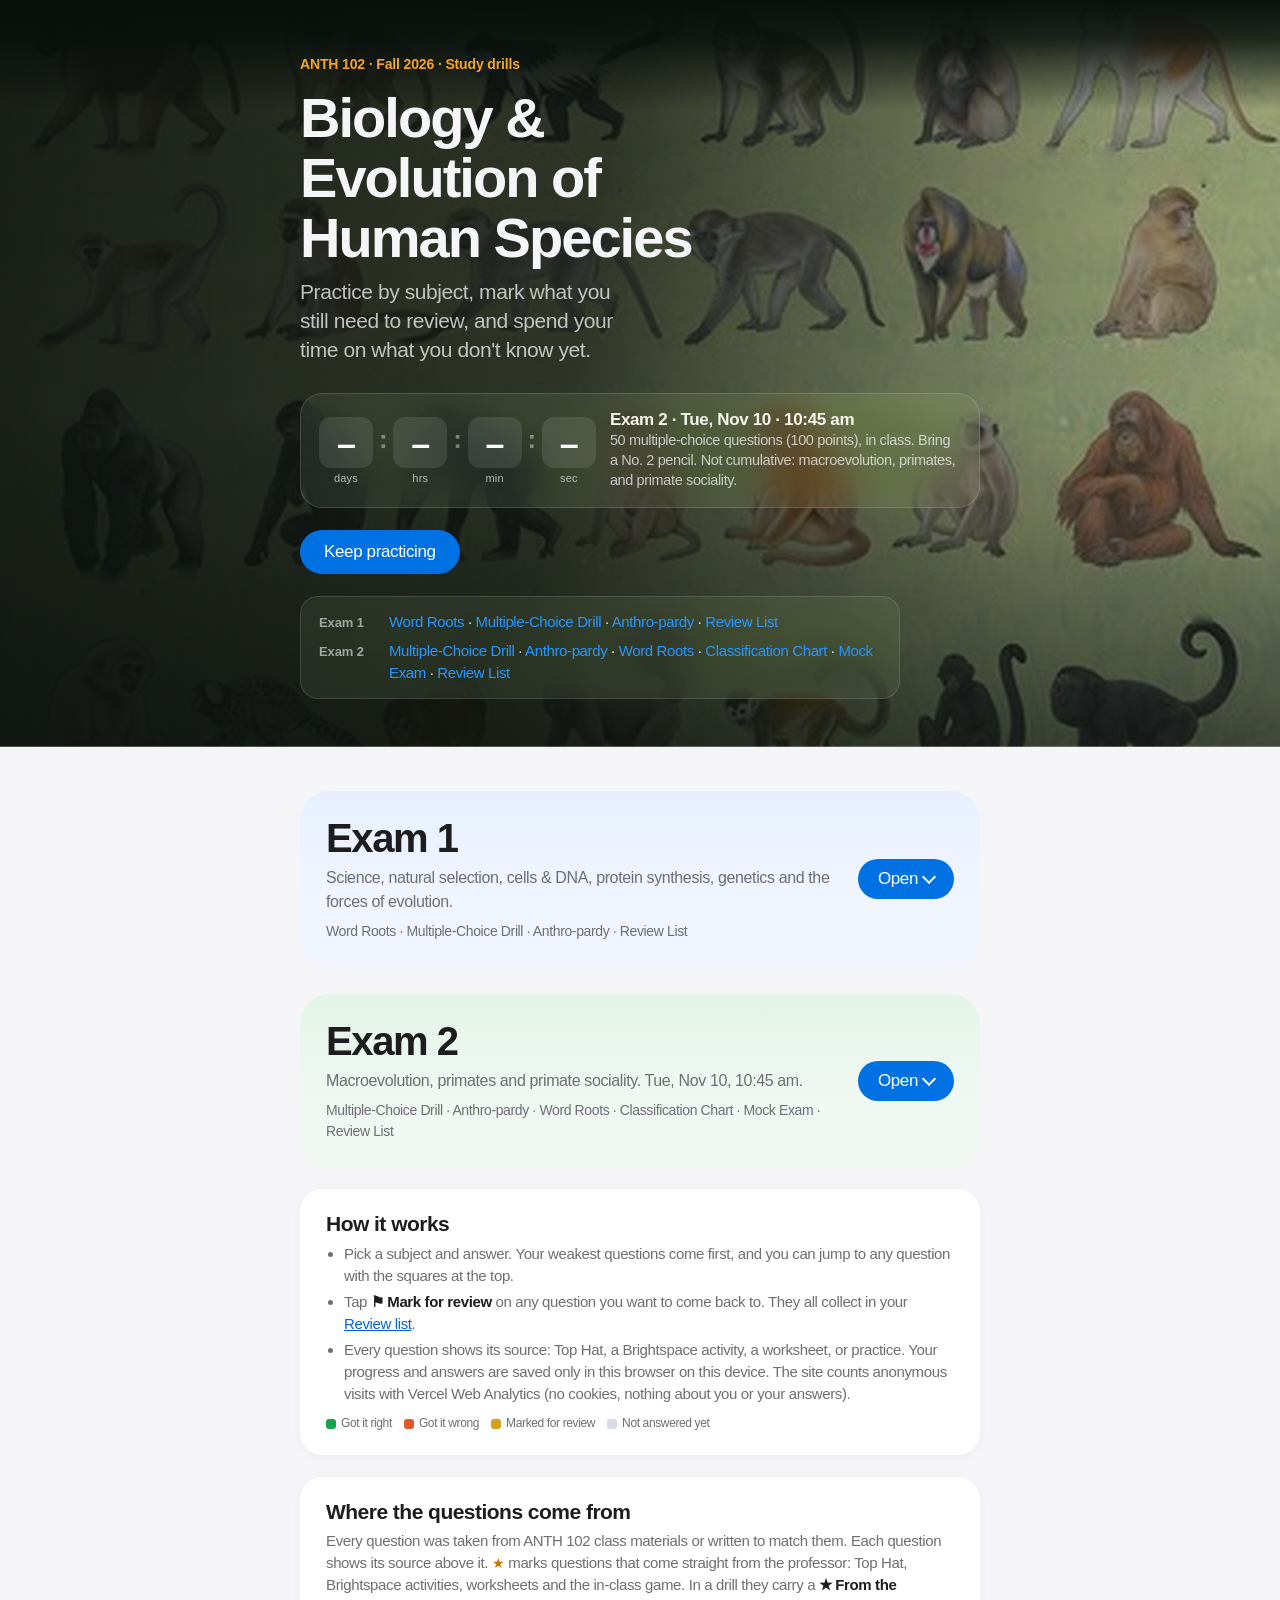
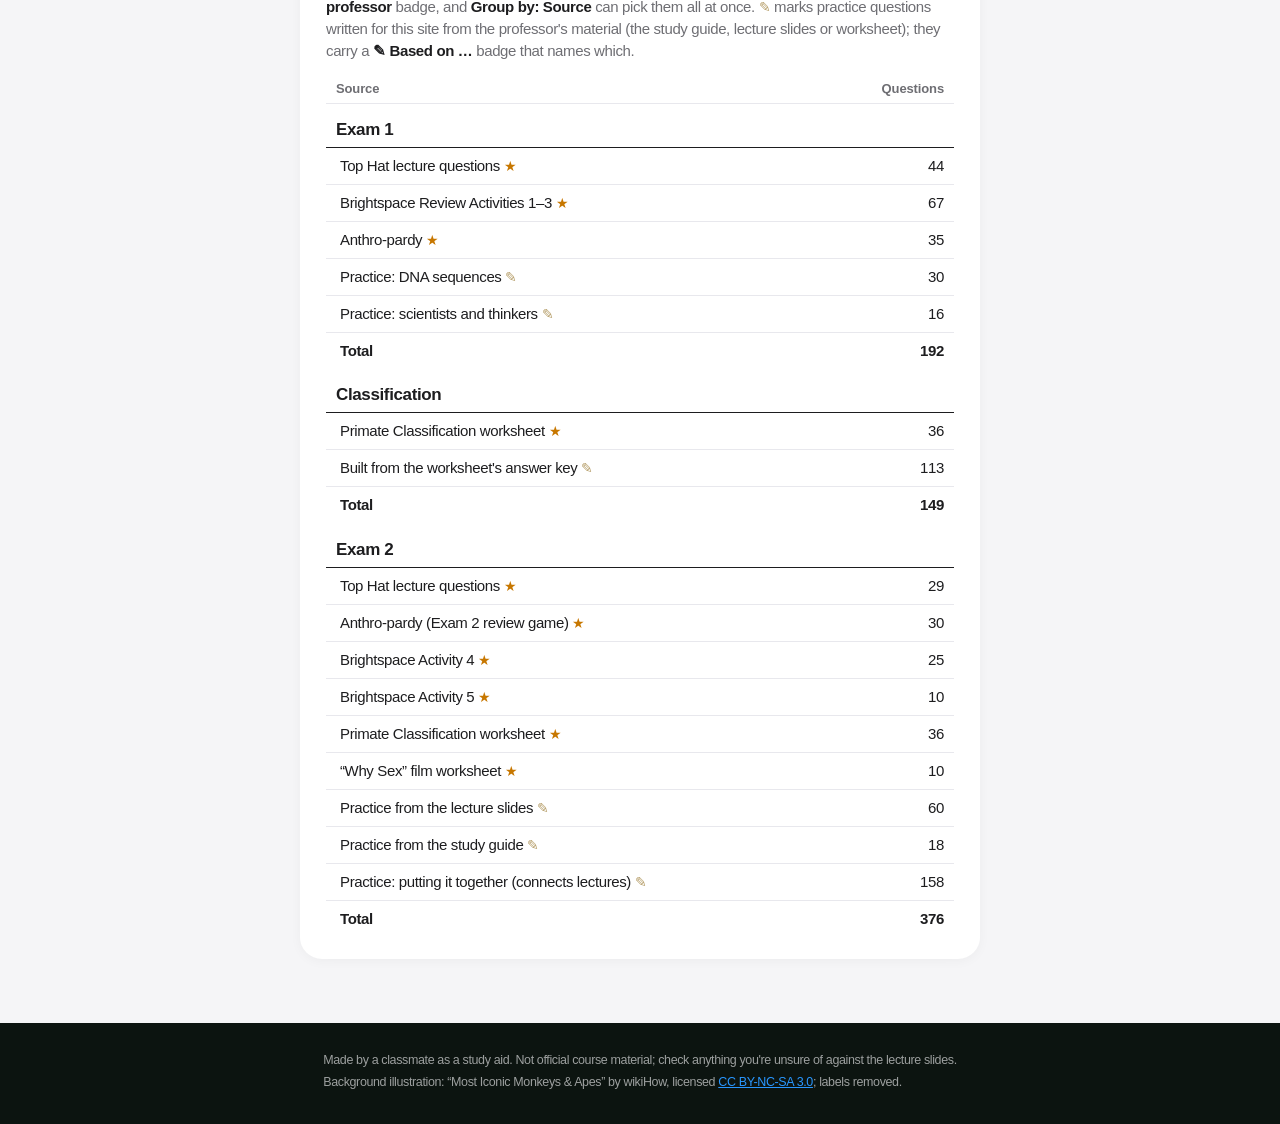
==== commit 462ecf71: "Add Vercel Web Analytics (plain-HTML snippet on every page); privacy note updated Co-Authored-By: Cl" ====
--- a/index.html
+++ b/index.html
@@ -224,7 +224,11 @@
 .hero .fadetop{position:absolute;inset:0 0 auto 0;height:110px;z-index:-1;background:linear-gradient(180deg,#0c1410 0%,rgba(12,20,16,.85) 35%,rgba(12,20,16,0) 100%);pointer-events:none}
 @media (max-width:560px){.card{padding:20px}.how{padding:20px}.unit b{font-size:26px}}
 @media (prefers-reduced-motion:reduce){.card:hover{transform:none}}
-</style></head><body>
+</style>
+<!-- Vercel Web Analytics: anonymous page views, no cookies (enable Analytics for the project in the Vercel dashboard) -->
+<script>window.va = window.va || function () { (window.vaq = window.vaq || []).push(arguments); };</script>
+<script defer src="/_vercel/insights/script.js"></script>
+</head><body>
 <header class="hero" aria-labelledby="courseTitle"><div class="fadetop" aria-hidden="true"></div>
   <div class="inner">
     <p class="eyebrow">ANTH 102 · Fall 2026 · Study drills</p>
@@ -343,7 +347,7 @@
     <ul>
       <li>Pick a subject and answer. Your weakest questions come first, and you can jump to any question with the squares at the top.</li>
       <li>Tap <b>⚑ Mark for review</b> on any question you want to come back to. They all collect in your <a href="review/index.html">Review list</a>.</li>
-      <li>Every question shows its source: Top Hat, a Brightspace activity, a worksheet, or practice. Your progress is saved in this browser on this device, and nothing is sent anywhere.</li>
+      <li>Every question shows its source: Top Hat, a Brightspace activity, a worksheet, or practice. Your progress and answers are saved only in this browser on this device. The site counts anonymous visits with Vercel Web Analytics (no cookies, nothing about you or your answers).</li>
     </ul>
     <div class="legend"><span><i class="c-right"></i>Got it right</span><span><i class="c-wrong"></i>Got it wrong</span><span><i class="c-review"></i>Marked for review</span><span><i class="c-new"></i>Not answered yet</span></div>
   </div>
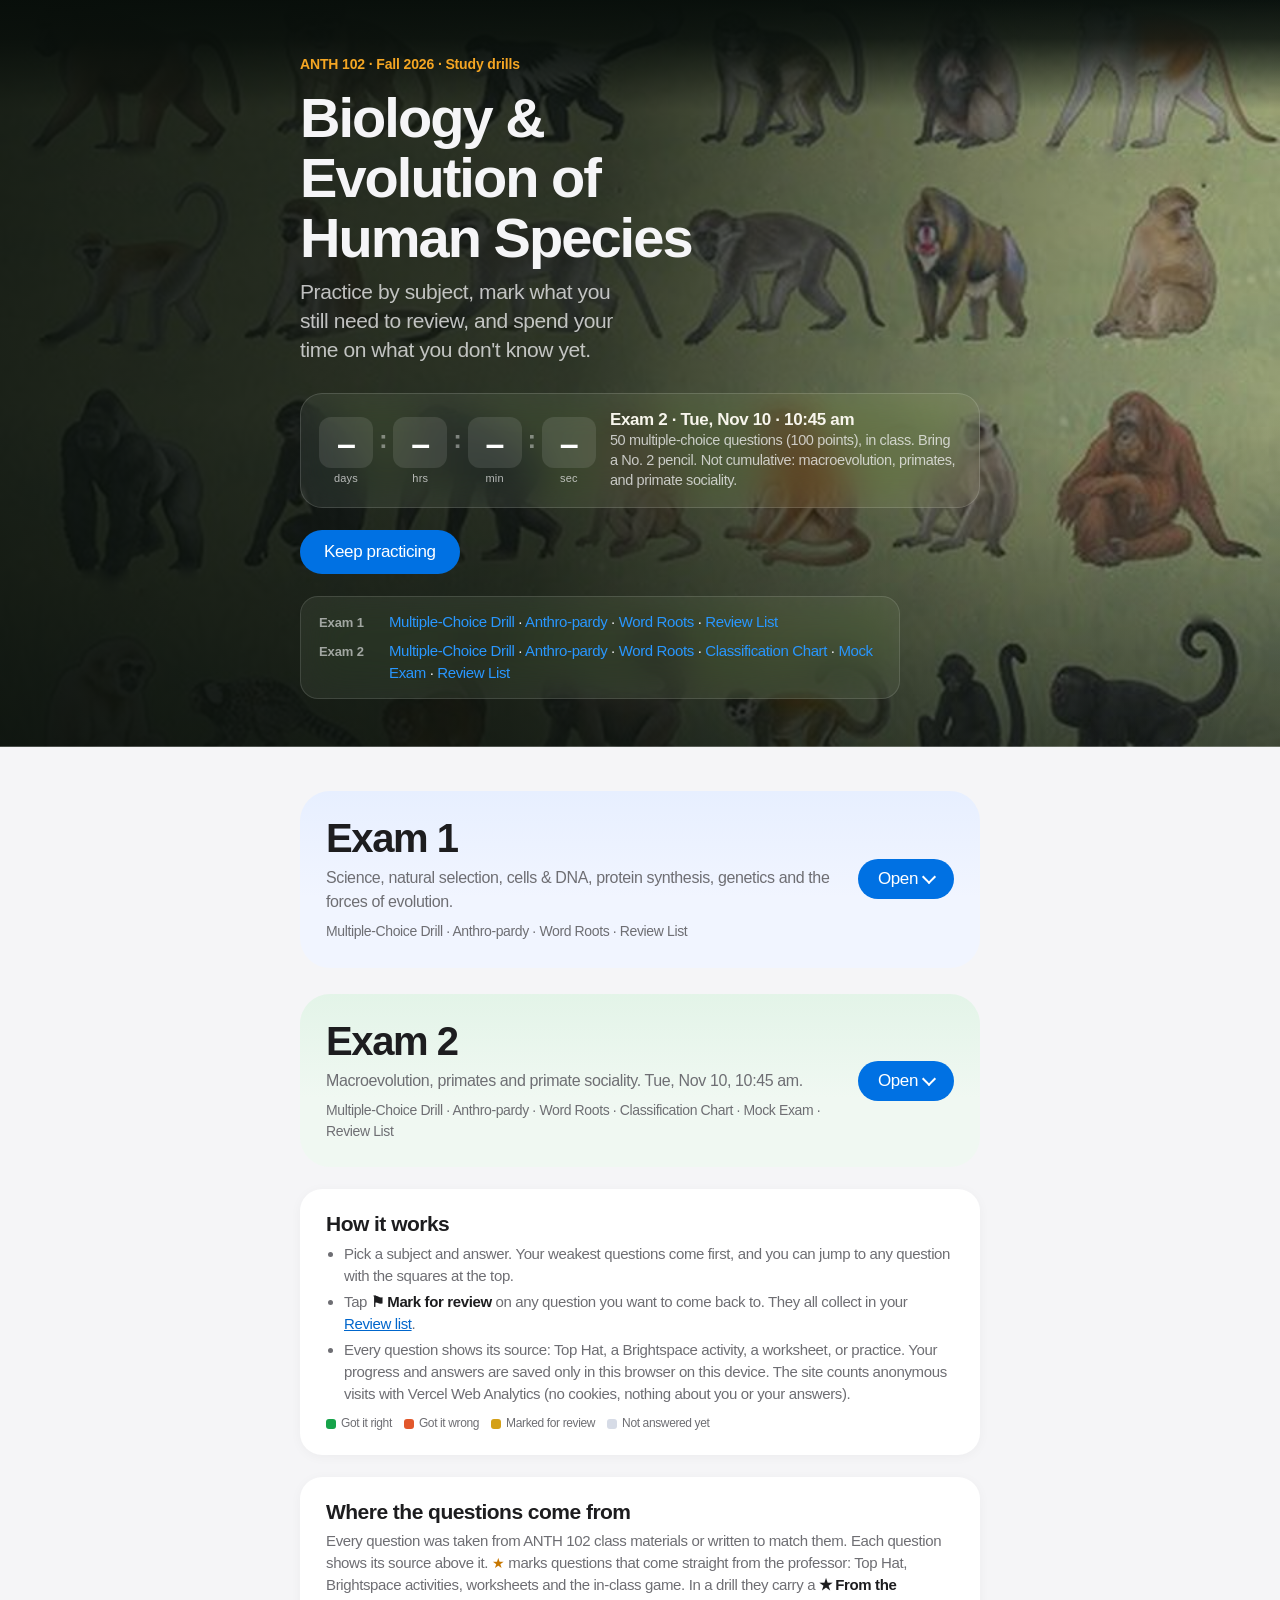
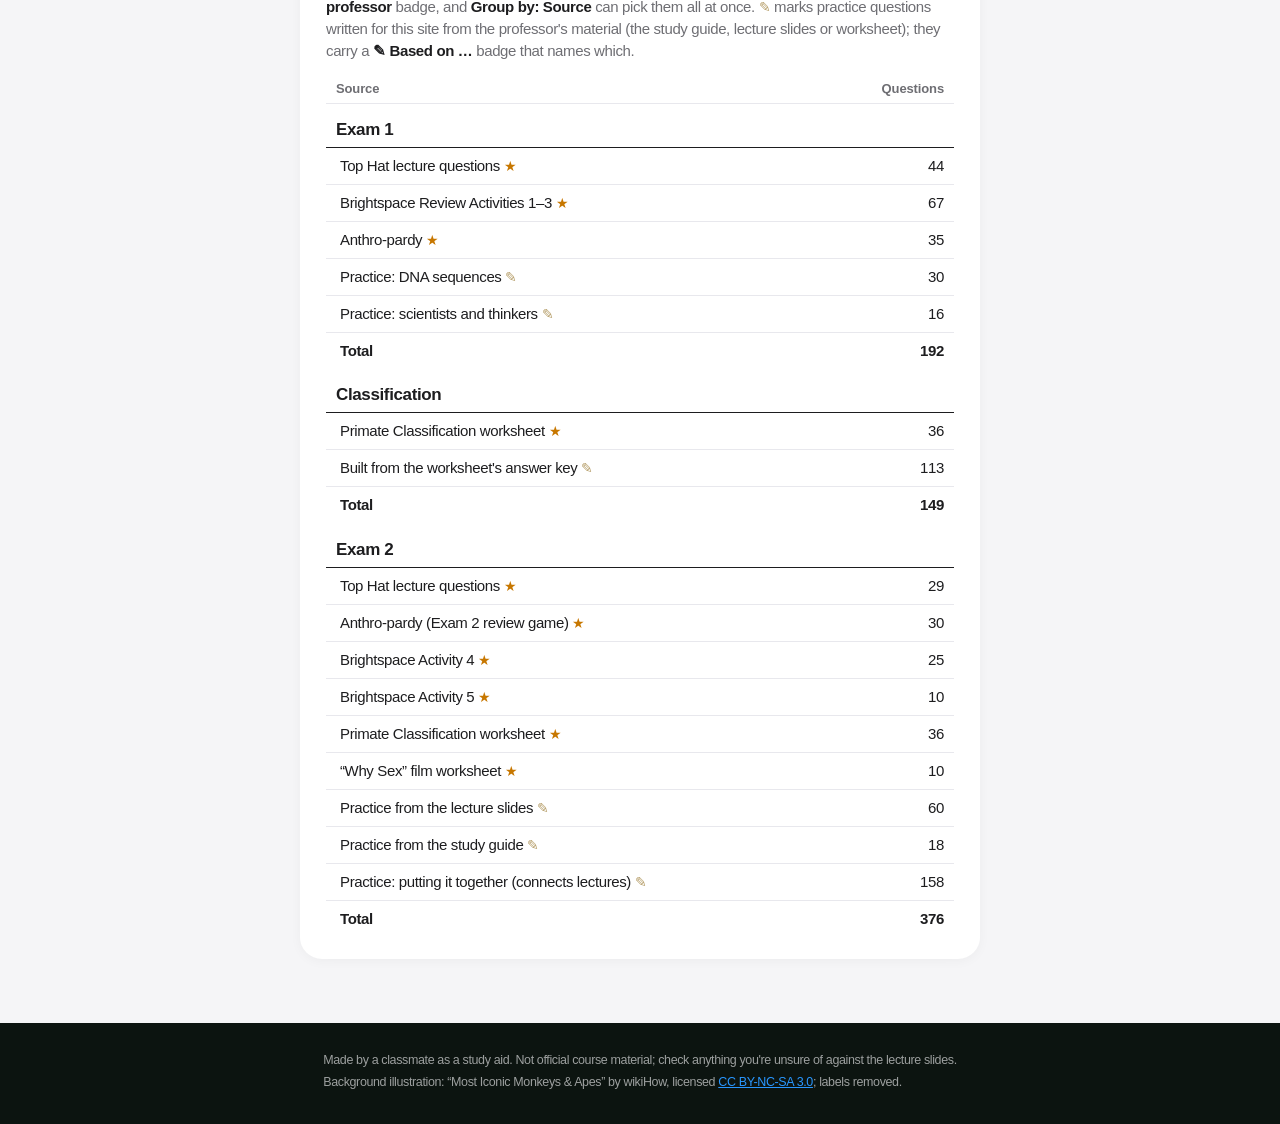
==== commit 6e6da785: "Let's begin opens the Exam 2 drill; Word Roots is optional and recommended, listed after the drills " ====
--- a/index.html
+++ b/index.html
@@ -243,11 +243,11 @@
       <div class="exam"><strong id="examTitle">Exam 2 · Tue, Nov 10 · 10:45 am</strong><span id="examSub">50 multiple-choice questions (100 points), in class. Bring a No. 2 pencil. Not cumulative: macroevolution, primates, and primate sociality.</span></div>
     </div>
     <div class="actions">
-      <a class="go" id="goBtn" href="roots/index.html">Let’s begin</a>
+      <a class="go" id="goBtn" href="exam2/index.html#continue">Let’s begin</a>
       <span class="today" id="todayTxt"></span>
     </div>
     <div class="guide" aria-label="Which modules go with which exam">
-      <div><b>Exam 1</b><span><a href="roots/index.html#exam1">Word Roots</a> · <a href="exam1/index.html">Multiple-Choice Drill</a> · <a href="anthropardy/index.html?board=exam1">Anthro-pardy</a> · <a href="review/index.html?exam=1">Review List</a></span></div>
+      <div><b>Exam 1</b><span><a href="exam1/index.html">Multiple-Choice Drill</a> · <a href="anthropardy/index.html?board=exam1">Anthro-pardy</a> · <a href="roots/index.html#exam1">Word Roots</a> · <a href="review/index.html?exam=1">Review List</a></span></div>
       <div><b>Exam 2</b><span><a href="exam2/index.html">Multiple-Choice Drill</a> · <a href="anthropardy/index.html?board=exam2">Anthro-pardy</a> · <a href="roots/index.html#exam2">Word Roots</a> · <a href="classification/index.html">Classification Chart</a> · <a href="mock/index.html">Mock Exam</a> · <a href="review/index.html?exam=2">Review List</a></span></div>
     </div>
   </div>
@@ -255,14 +255,8 @@
 
 <main class="inner">
   <details class="exampanel ep1" data-ep="1">
-    <summary class="ephead"><span class="eptext"><h2 id="ep1">Exam 1</h2><p>Science, natural selection, cells &amp; DNA, protein synthesis, genetics and the forces of evolution.</p><span class="eptools">Word Roots · Multiple-Choice Drill · Anthro-pardy · Review List</span></span><span class="epgo" aria-hidden="true"><span class="ep-open">Open</span><span class="ep-close">Close</span></span></summary>
+    <summary class="ephead"><span class="eptext"><h2 id="ep1">Exam 1</h2><p>Science, natural selection, cells &amp; DNA, protein synthesis, genetics and the forces of evolution.</p><span class="eptools">Multiple-Choice Drill · Anthro-pardy · Word Roots · Review List</span></span><span class="epgo" aria-hidden="true"><span class="ep-open">Open</span><span class="ep-close">Close</span></span></summary>
     <div class="cards">
-    <article class="card rootcard">
-      <div class="chead"><span class="num" aria-hidden="true">Aa</span>
-        <div><h3><a href="roots/index.html#exam1">Exam 1 Word Roots</a></h3>
-        <p>Start here. The Greek and Latin parts behind Exam 1's terms: <i>meio-</i> (less) + <i>-osis</i> (process) = meiosis, the division that halves the chromosomes. Mark roots as mastered and the pool shrinks until you know them all.</p></div></div>
-      <div class="prow"><span class="ptext" id="rootsTxt1">Not started</span><a class="plink" href="roots/index.html#exam1">Open</a></div>
-    </article>
     <article class="card" data-key="ant1-progress-v2" data-total="192">
       <div class="chead"><span class="num">1</span>
         <div><h3><a href="exam1/index.html">Exam 1 Multiple&#8209;Choice Drill</a></h3>
@@ -274,6 +268,12 @@
         <div><h3><a href="anthropardy/index.html?board=exam1">Exam 1 Anthro-pardy</a></h3>
         <p>The in-class review game as a colorful board: 7 categories, 35 clues. Pick a category and a value, answer the multiple-choice question, earn the money.</p></div></div>
       <div class="prow"><span class="ptext" id="boardTxt1">No games played yet</span><a class="plink" href="anthropardy/index.html?board=exam1">Play</a></div>
+    </article>
+    <article class="card rootcard">
+      <div class="chead"><span class="num" aria-hidden="true">Aa</span>
+        <div><h3><a href="roots/index.html#exam1">Exam 1 Word Roots</a></h3>
+        <p>Optional, but recommended if the terms feel unfamiliar. The Greek and Latin parts behind Exam 1's terms: <i>meio-</i> (less) + <i>-osis</i> (process) = meiosis, the division that halves the chromosomes. Mark roots as mastered and the pool shrinks until you know them all.</p></div></div>
+      <div class="prow"><span class="ptext" id="rootsTxt1">Not started</span><a class="plink" href="roots/index.html#exam1">Open</a></div>
     </article>
     <article class="card reviewcard">
       <div class="chead"><span class="num" aria-hidden="true">⚑</span>
@@ -302,7 +302,7 @@
     <article class="card rootcard">
       <div class="chead"><span class="num" aria-hidden="true">Aa</span>
         <div><h3><a href="roots/index.html#exam2">Exam 2 Word Roots</a></h3>
-        <p>The Greek and Latin parts behind Exam 2's terms: <i>platy-</i> (flat) + <i>-rrhine</i> (nose) = flat-nosed. Mark roots as mastered and the pool shrinks until you know them all.</p></div></div>
+        <p>Optional, but recommended if the terms feel unfamiliar. The Greek and Latin parts behind Exam 2's terms: <i>platy-</i> (flat) + <i>-rrhine</i> (nose) = flat-nosed. Mark roots as mastered and the pool shrinks until you know them all.</p></div></div>
       <div class="prow"><span class="ptext" id="rootsTxt2">Not started</span><a class="plink" href="roots/index.html#exam2">Open</a></div>
     </article>
     <article class="card" data-key="anthro-class-v1" data-total="149">
@@ -459,7 +459,7 @@
   tickClock();
 
   // Continue button + today's activity, from Exam 2's saved progress
-  // New visitors begin with the Word Roots warm-up. Returning visitors continue in the drill they used last.
+  // New visitors begin in the Exam 2 drill. Returning visitors continue in the drill they used last.
   const s2 = read("ant2-progress-v1");
   const used = [["exam2", s2], ["exam1", read("ant1-progress-v2")], ["classification", read("anthro-class-v1")]]
     .filter(([, s]) => s && s.stats && Object.keys(s.stats).length).sort((a, b) => (b[1].updatedAt || 0) - (a[1].updatedAt || 0));
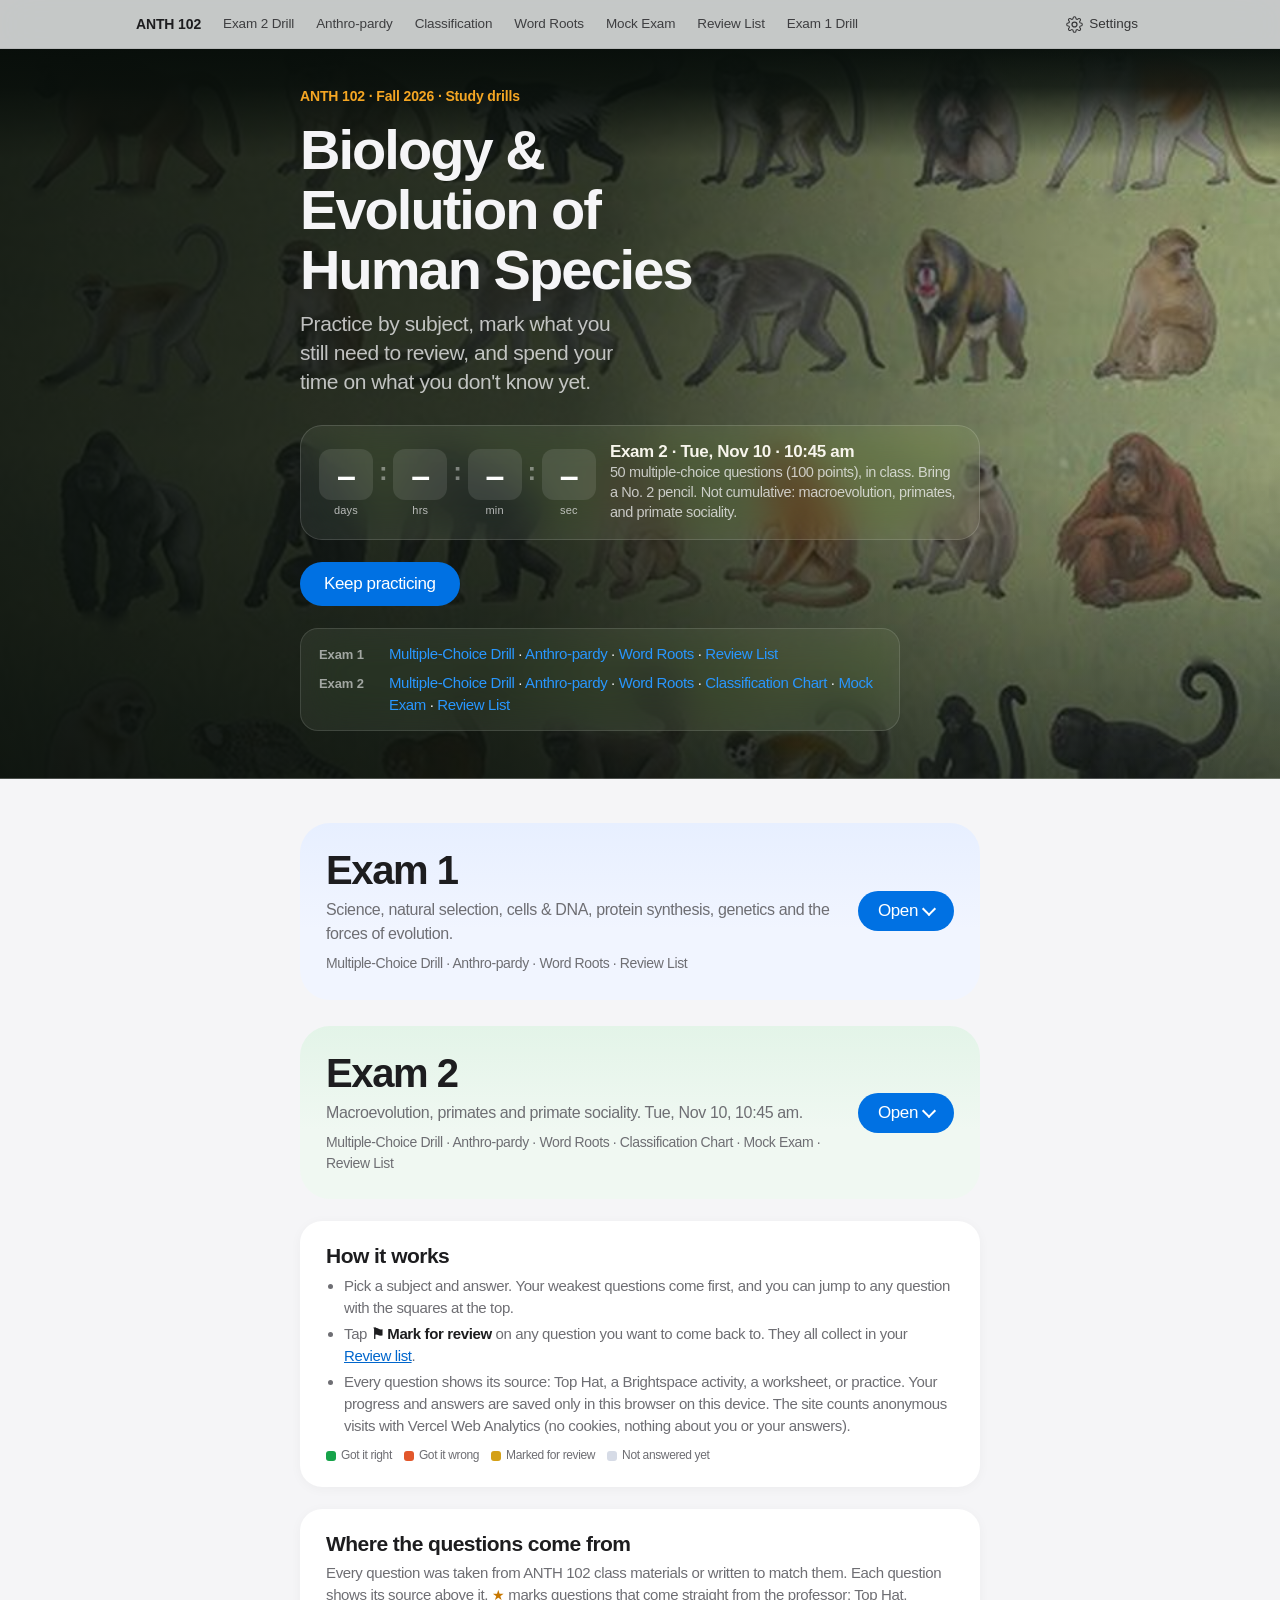
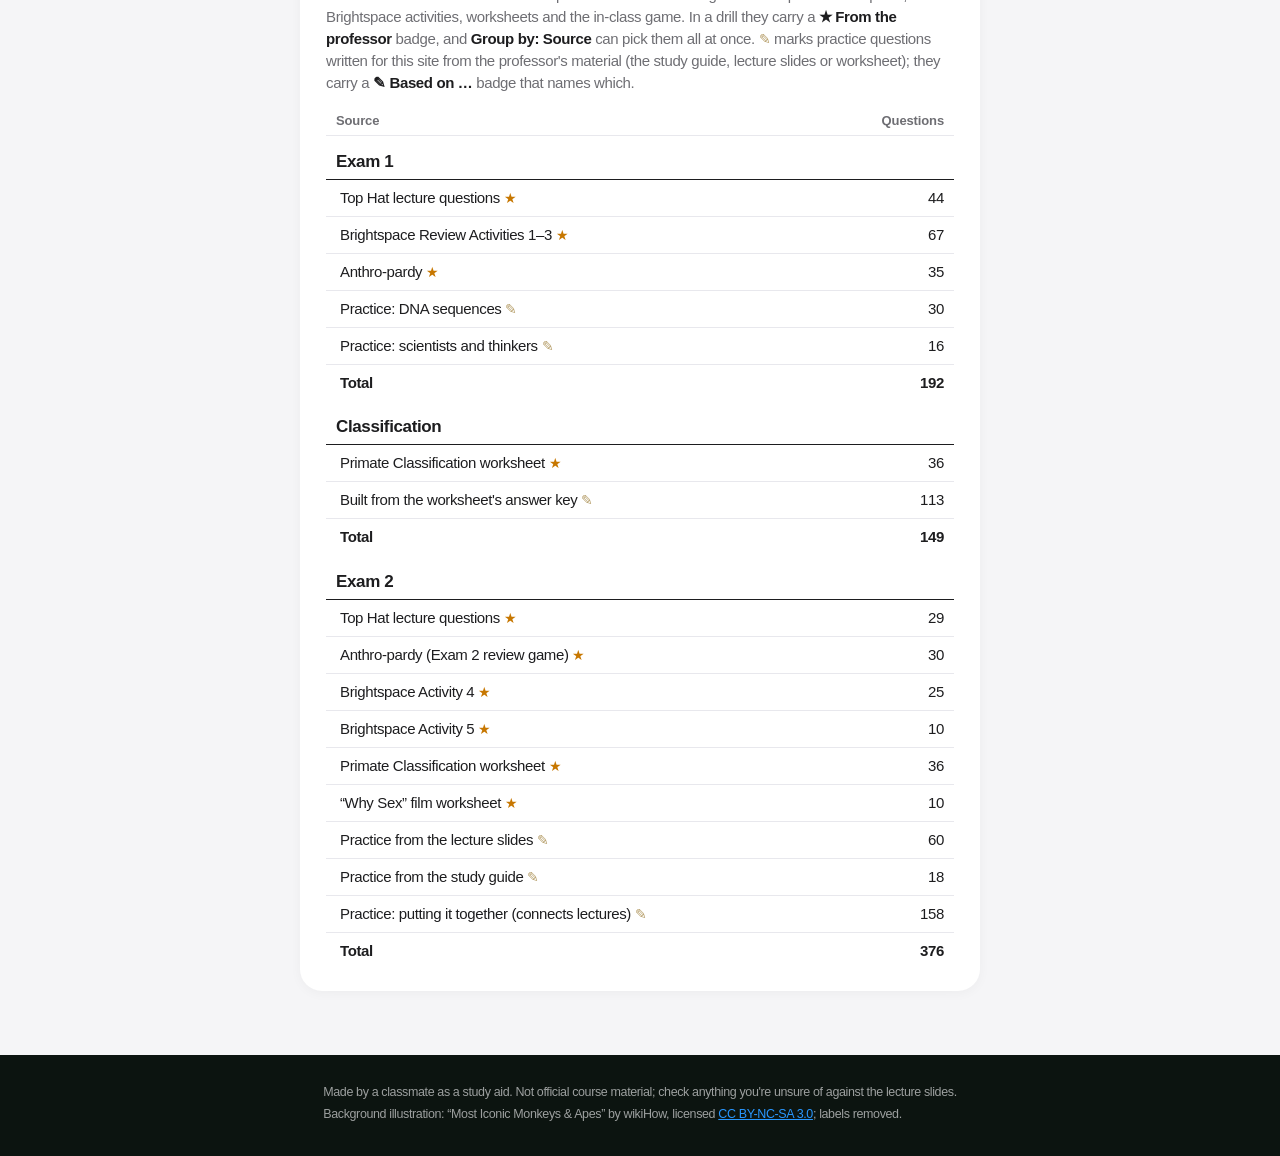
==== commit 2998adec: "Top bar on every page and an iOS-style Settings sheet (appearance light/dark/auto, exam date, readin" ====
--- a/index.html
+++ b/index.html
@@ -225,6 +225,8 @@
 @media (max-width:560px){.card{padding:20px}.how{padding:20px}.unit b{font-size:26px}}
 @media (prefers-reduced-motion:reduce){.card:hover{transform:none}}
 </style>
+<link rel="stylesheet" href="assets/shell.css">
+<script src="assets/shell.js"></script>
 <!-- Vercel Web Analytics: anonymous page views, no cookies (enable Analytics for the project in the Vercel dashboard) -->
 <script>window.va = window.va || function () { (window.vaq = window.vaq || []).push(arguments); };</script>
 <script defer src="/_vercel/insights/script.js"></script>
@@ -285,7 +287,7 @@
   </details>
 
   <details class="exampanel ep2" data-ep="2">
-    <summary class="ephead"><span class="eptext"><h2 id="ep2">Exam 2</h2><p>Macroevolution, primates and primate sociality. Tue, Nov 10, 10:45 am.</p><span class="eptools">Multiple-Choice Drill · Anthro-pardy · Word Roots · Classification Chart · Mock Exam · Review List</span></span><span class="epgo" aria-hidden="true"><span class="ep-open">Open</span><span class="ep-close">Close</span></span></summary>
+    <summary class="ephead"><span class="eptext"><h2 id="ep2">Exam 2</h2><p>Macroevolution, primates and primate sociality. <span id="ep2When">Tue, Nov 10, 10:45 am</span>.</p><span class="eptools">Multiple-Choice Drill · Anthro-pardy · Word Roots · Classification Chart · Mock Exam · Review List</span></span><span class="epgo" aria-hidden="true"><span class="ep-open">Open</span><span class="ep-close">Close</span></span></summary>
     <div class="cards">
     <article class="card" data-key="ant2-progress-v1" data-total="376" data-optional="ant2-progress-v1-include-AP:30">
       <div class="chead"><span class="num">2</span>
@@ -444,8 +446,11 @@
     try { if (localStorage.getItem(k) === "1") d.open = true } catch (e) { }
     d.addEventListener("toggle", () => { try { localStorage.setItem(k, d.open ? "1" : "0") } catch (e) { } });
   });
-  // Countdown to Exam 2 (Tue, Nov 10, 2026, 10:45 am)
-  const exam = new Date(2026, 10, 10, 10, 45), now = new Date();
+  // Countdown to Exam 2: the date comes from Settings (default Tue, Nov 10, 2026, 10:45 am)
+  let exam = window.ANTHRO ? window.ANTHRO.examDate() : new Date(2026, 10, 10, 10, 45);
+  const when = (d, sep) => d.toLocaleDateString("en-US", { weekday: "short", month: "short", day: "numeric" }) + sep + d.toLocaleTimeString("en-US", { hour: "numeric", minute: "2-digit" }).replace("AM", "am").replace("PM", "pm");
+  function showExamDate() { $("examTitle").textContent = "Exam 2 · " + when(exam, " · "); $("ep2When").textContent = when(exam, ", ") }
+  showExamDate();
   // A live clock: days : hours : minutes : seconds, updated every second.
   const pad = n => String(n).padStart(2, "0");
   function tickClock() {
@@ -457,6 +462,11 @@
   }
   let clockTimer = setInterval(tickClock, 1000);
   tickClock();
+  if (window.ANTHRO) window.ANTHRO.onChange(e => {
+    if (e.detail.what !== "exam") return;
+    exam = window.ANTHRO.examDate(); showExamDate();
+    clearInterval(clockTimer); $("countdown").hidden = false; clockTimer = setInterval(tickClock, 1000); tickClock();
+  });
 
   // Continue button + today's activity, from Exam 2's saved progress
   // New visitors begin in the Exam 2 drill. Returning visitors continue in the drill they used last.
--- a/assets/shell.css
+++ b/assets/shell.css
@@ -0,0 +1,109 @@
+/* Shared page shell: top navigation bar, Settings sheet, and the dark appearance.
+   Light is the default; html[data-theme="dark"] is set by shell.js (Dark, or Automatic on a dark device). */
+:root{--gnav-h:48px}
+
+/* ===== Top bar (fixed, translucent, Apple-style) */
+.gnav{position:fixed;top:0;left:0;right:0;z-index:30;padding-top:env(safe-area-inset-top,0px);background:rgba(245,245,247,.8);backdrop-filter:saturate(180%) blur(20px);-webkit-backdrop-filter:saturate(180%) blur(20px);border-bottom:1px solid rgba(0,0,0,.08);font:400 13.5px/1 -apple-system,BlinkMacSystemFont,"SF Pro Text","Helvetica Neue",Helvetica,Arial,sans-serif;letter-spacing:-.01em}
+.gnav-in{max-width:1040px;margin:0 auto;height:var(--gnav-h);display:flex;align-items:center;gap:6px;padding:0 max(12px,env(safe-area-inset-left,0px)) 0 max(16px,env(safe-area-inset-left,0px))}
+.gnav-brand{flex:none;font-weight:700;color:#1d1d1f;text-decoration:none;margin-right:6px;font-size:14px}
+.gnav-links{flex:1;min-width:0;display:flex;gap:2px;overflow-x:auto;scrollbar-width:none;-webkit-mask-image:linear-gradient(90deg,#000 calc(100% - 24px),transparent);mask-image:linear-gradient(90deg,#000 calc(100% - 24px),transparent)}
+.gnav-links::-webkit-scrollbar{display:none}
+.gnav-links a{flex:none;color:rgba(29,29,31,.8);text-decoration:none;padding:8px 10px;border-radius:999px;white-space:nowrap}
+.gnav-links a:hover{color:#1d1d1f;background:rgba(0,0,0,.05)}
+.gnav-links a[aria-current="page"]{color:#1d1d1f;font-weight:600;background:rgba(0,0,0,.06)}
+.gnav-set{flex:none;display:inline-flex;align-items:center;gap:6px;border:0;background:transparent;color:rgba(29,29,31,.85);font:inherit;padding:8px 10px;border-radius:999px;cursor:pointer}
+.gnav-set:hover{background:rgba(0,0,0,.05);color:#1d1d1f}
+.gnav-set svg{width:17px;height:17px}
+.gnav :focus-visible{outline:2px solid #0071e3;outline-offset:1px}
+.gnav-space{height:calc(var(--gnav-h) + env(safe-area-inset-top,0px))}
+@media (max-width:560px){.gnav-set span{display:none}.gnav-brand{font-size:13px;margin-right:2px}.gnav-links a{padding:8px 8px}}
+/* the home page hero already reserves room for the status bar; other fixed/sticky bits sit under the top bar */
+.hero .inner{padding-top:40px!important}
+.ebar .row1{top:calc(var(--gnav-h) + env(safe-area-inset-top,0px))!important}
+html{scroll-padding-top:calc(var(--gnav-h) + 12px)}
+.clue{padding-top:calc(var(--gnav-h) + 12px + env(safe-area-inset-top,0px))!important;z-index:40}
+.lightbox{z-index:60}
+
+/* ===== Settings sheet (iOS grouped style) */
+html.gs-open{overflow:hidden}
+.gsheet-wrap{position:fixed;inset:0;z-index:100;background:rgba(0,0,0,.32);display:flex;align-items:flex-start;justify-content:center;padding:max(24px,env(safe-area-inset-top,0px)) 12px 24px;overflow-y:auto;animation:gsfade .2s ease}
+.gsheet{width:100%;max-width:480px;background:#f2f2f7;color:#1d1d1f;border-radius:14px;box-shadow:0 20px 60px rgba(0,0,0,.3);font:400 15px/1.35 -apple-system,BlinkMacSystemFont,"SF Pro Text","Helvetica Neue",Helvetica,Arial,sans-serif;letter-spacing:-.01em;animation:gsup .25s cubic-bezier(.2,.8,.2,1)}
+@keyframes gsfade{from{opacity:0}} @keyframes gsup{from{transform:translateY(16px);opacity:0}}
+@media (prefers-reduced-motion:reduce){.gsheet-wrap,.gsheet{animation:none}}
+.gs-head{display:grid;grid-template-columns:1fr auto 1fr;align-items:center;padding:14px 16px 6px}
+.gs-head h2{margin:0;font:600 17px/1.2 inherit;font-weight:600}
+.gs-done{justify-self:end;border:0;background:none;color:#007aff;font:600 17px inherit;font-weight:600;cursor:pointer;padding:4px 2px}
+.gs-body{padding:4px 16px 20px}
+.gs-label{margin:18px 0 6px 14px;font-size:12.5px;text-transform:uppercase;letter-spacing:.02em;color:#6e6e73}
+.gs-note{margin:6px 14px 0;font-size:12.5px;color:#6e6e73}
+.gs-group{background:#fff;border-radius:11px;overflow:hidden}
+.gs-row{display:flex;align-items:center;justify-content:space-between;gap:12px;padding:11px 14px;min-height:44px;cursor:pointer}
+.gs-row+.gs-row{border-top:.5px solid #d1d1d6}
+.gs-row input[type=datetime-local]{font:inherit;color:inherit;background:#e9e9ee;border:0;border-radius:8px;padding:6px 8px;max-width:62%}
+.gs-font b{display:block;font-weight:500;font-size:16px}
+.gs-font small{display:block;color:#6e6e73;font-size:12.5px;margin-top:1px}
+.gs-font input,.gs-theme input,.gs-size input{position:absolute;opacity:0;pointer-events:none}
+.gs-check{color:#007aff;font-weight:700;visibility:hidden}
+.gs-font input:checked~.gs-check{visibility:visible}
+.gs-font:has(input:focus-visible),.gs-theme:has(input:focus-visible),.gs-size:has(input:focus-visible){outline:2px solid #007aff;outline-offset:-2px}
+.gs-themes{display:grid;grid-template-columns:repeat(3,1fr);padding:14px 8px}
+.gs-theme{position:relative;display:flex;flex-direction:column;align-items:center;gap:7px;cursor:pointer;font-size:13.5px}
+.gs-phone{width:58px;height:82px;border-radius:12px;border:1px solid #c7c7cc;display:flex;flex-direction:column;gap:5px;padding:10px 8px;overflow:hidden}
+.gs-phone i{display:block;height:5px;border-radius:3px}
+.gs-light{background:#f2f2f7}.gs-light i{background:#d1d1d6}
+.gs-dark{background:#1c1c1e;border-color:#1c1c1e}.gs-dark i{background:#48484a}
+.gs-auto{background:linear-gradient(90deg,#f2f2f7 50%,#1c1c1e 50%)}.gs-auto i{background:linear-gradient(90deg,#d1d1d6 50%,#48484a 50%)}
+.gs-radio{width:20px;height:20px;border-radius:50%;border:1.5px solid #c7c7cc;display:grid;place-items:center}
+.gs-theme input:checked~.gs-radio{background:#007aff;border-color:#007aff}
+.gs-theme input:checked~.gs-radio::after{content:"";width:8px;height:4px;border:2px solid #fff;border-top:0;border-right:0;transform:rotate(-45deg) translate(1px,-1px)}
+.gs-theme input:checked~.gs-phone,.gs-theme:has(input:checked) .gs-phone{outline:2px solid #007aff;outline-offset:2px}
+.gs-sizes{display:grid;grid-template-columns:repeat(4,1fr)}
+.gs-size{display:flex;flex-direction:column;align-items:center;justify-content:center;gap:2px;padding:10px 4px;min-height:58px;cursor:pointer;font-weight:600}
+.gs-size+.gs-size{border-left:.5px solid #d1d1d6}
+.gs-size small{font-size:11px;font-weight:400;color:#6e6e73}
+.gs-size:has(input:checked){background:#007aff;color:#fff}
+.gs-size:has(input:checked) small{color:rgba(255,255,255,.85)}
+.gs-link{border:0;background:none;color:#007aff;font:inherit;padding:0;cursor:pointer}
+
+/* ===== Dark appearance */
+html[data-theme="dark"]{
+  --bg:#000; --paper:#1c1c1e; --ink:#f5f5f7; --muted:#a1a1a6; --line:#38383a; --sunk:#2c2c2e;
+  --accent:#4b7bff; --accent-ink:#fff; --accent-soft:#1d2a4a;
+  --gold:#e8b04a; --gold-soft:#3a2e15; --good:#4ad07a; --good-soft:#12301f; --bad:#ff7a59; --bad-soft:#3a1b12;
+  --lv-new:#3a3a3c; --st-new:#3a3a3c; --lv-mastered:#3ecf77; --st-mastered:#2bb3a0;
+  --link:#4ba3ff; --money:#4ad07a;
+  --shadow:0 1px 2px rgba(0,0,0,.4);
+}
+html[data-theme="dark"] .gnav{background:rgba(22,22,24,.8);border-bottom-color:rgba(255,255,255,.1)}
+html[data-theme="dark"] .gnav-brand,html[data-theme="dark"] .gnav-links a[aria-current="page"],html[data-theme="dark"] .gnav-links a:hover{color:#f5f5f7}
+html[data-theme="dark"] .gnav-links a,html[data-theme="dark"] .gnav-set{color:rgba(245,245,247,.75)}
+html[data-theme="dark"] .gnav-links a[aria-current="page"],html[data-theme="dark"] .gnav-links a:hover,html[data-theme="dark"] .gnav-set:hover{background:rgba(255,255,255,.1)}
+html[data-theme="dark"] .gsheet{background:#1c1c1e;color:#f5f5f7}
+html[data-theme="dark"] .gs-group{background:#2c2c2e}
+html[data-theme="dark"] .gs-row+.gs-row{border-top-color:#3a3a3c}
+html[data-theme="dark"] .gs-size+.gs-size{border-left-color:#3a3a3c}
+html[data-theme="dark"] .gs-row input[type=datetime-local]{background:#3a3a3c}
+html[data-theme="dark"] .gs-label,html[data-theme="dark"] .gs-note,html[data-theme="dark"] .gs-font small,html[data-theme="dark"] .gs-size small{color:#98989d}
+html[data-theme="dark"] .gs-done,html[data-theme="dark"] .gs-link,html[data-theme="dark"] .gs-check{color:#0a84ff}
+/* page-specific light colors */
+html[data-theme="dark"] .ep1{background:linear-gradient(180deg,#141d33,#10172a 60%)}
+html[data-theme="dark"] .ep2{background:linear-gradient(180deg,#112619,#0d1d14 60%)}
+html[data-theme="dark"] .ep1 .num{background:#1f2f57;color:#8fb0ff}
+html[data-theme="dark"] .ep2 .num{background:#163b25;color:#6fdc98}
+html[data-theme="dark"] .exampanel .ephead:hover{background:rgba(255,255,255,.04)}
+html[data-theme="dark"] .exampanel[open] .epgo{background:rgba(255,255,255,.12)}
+html[data-theme="dark"] .ddcta{background:#2c2c2e}
+html[data-theme="dark"] .ddcta:hover{background:#3a3a3c}
+html[data-theme="dark"] .stack{background:#3a3a3c}
+html[data-theme="dark"] .srctable th,html[data-theme="dark"] .srctable td{border-bottom-color:#38383a}
+html[data-theme="dark"] .srctable tr.grp th{border-bottom-color:#f5f5f7}
+html[data-theme="dark"] .card:hover{box-shadow:0 8px 30px rgba(0,0,0,.5)}
+html[data-theme="dark"] .clue{background:rgba(0,0,0,.72)}
+html[data-theme="dark"] .tip{background:#2a2414;border-color:#4a3d1c}
+html[data-theme="dark"] .prof{color:#ffd27a;background:#3a2c0e;border-color:#6b5320}
+html[data-theme="dark"] .based{color:#cdbb92;border-color:#5c4f33}
+html[data-theme="dark"] .bonus{color:#ffd27a;background:#3a2c0e;border-color:#6b5320}
+html[data-theme="dark"] .feature{background:#2a2414;border-color:#4a3d1c}
+html[data-theme="dark"] mark{background:#4a3d1c;box-shadow:inset 0 -2px 0 #c99a3a}
+html[data-theme="dark"] .mk-mastered[aria-pressed="true"]{background:#10332e}
+html[data-theme="dark"] input,html[data-theme="dark"] select,html[data-theme="dark"] textarea{color-scheme:dark}
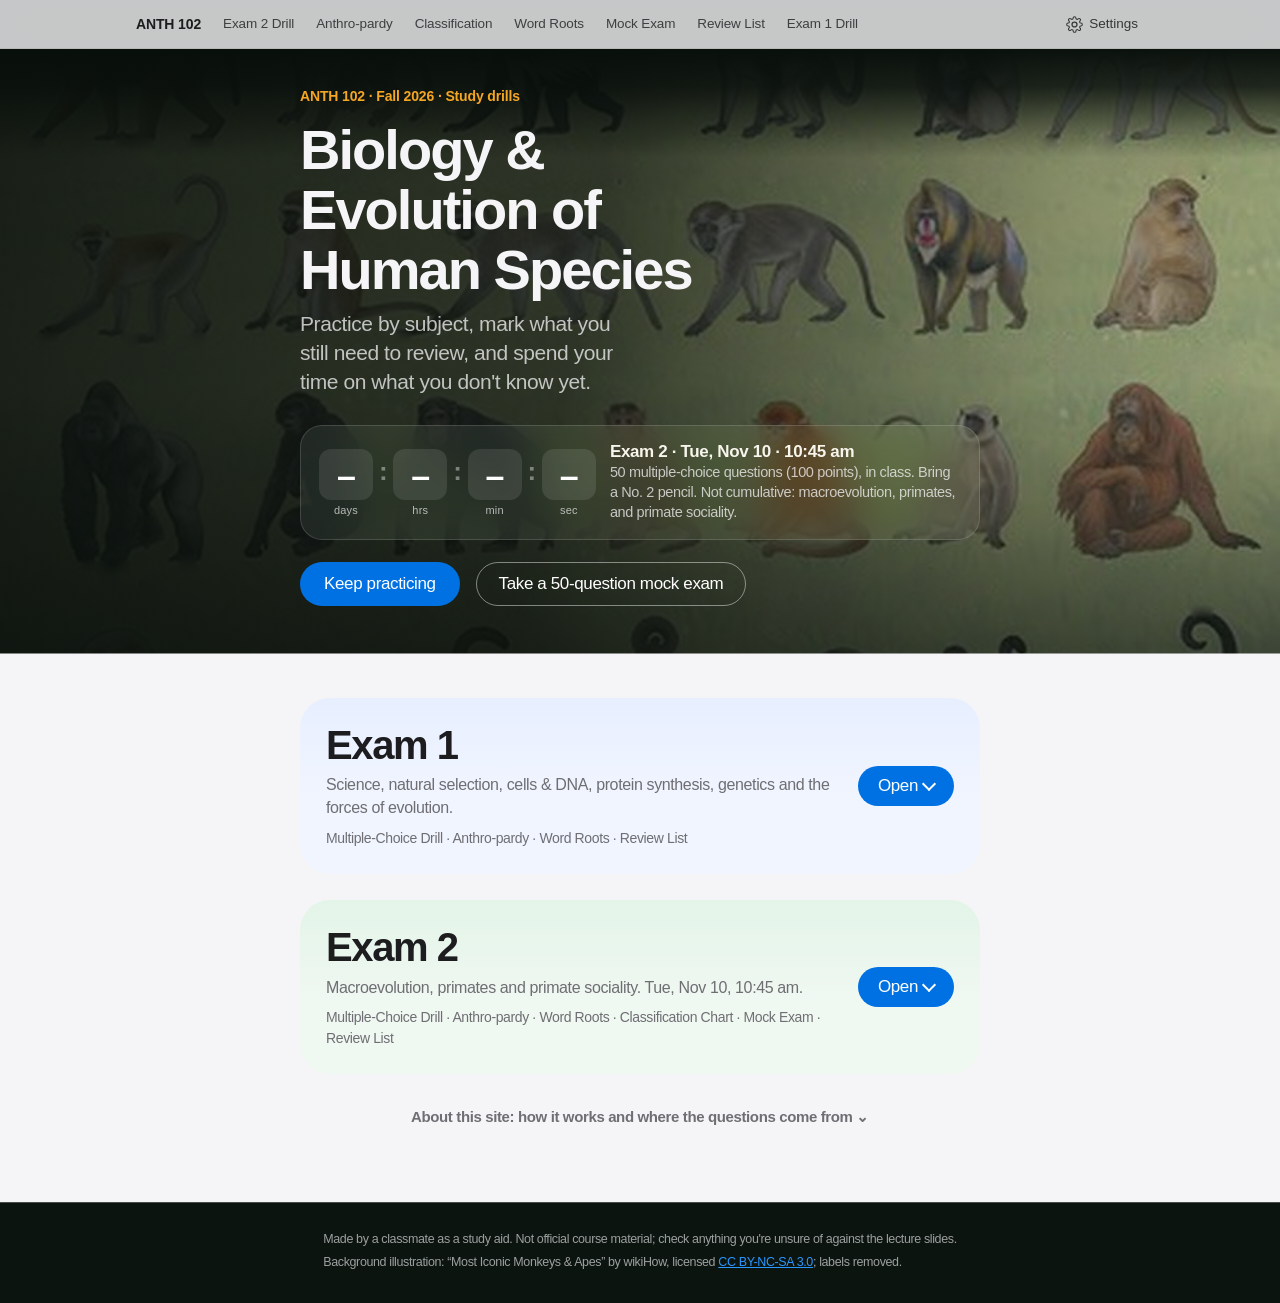
==== commit 73275ed9: "Simple layout by default: drills open straight on a question; subjects, question map and banners tuc" ====
--- a/index.html
+++ b/index.html
@@ -222,6 +222,15 @@
 footer.site a{color:var(--link-dark)}
 .hero{background:#0c1410}
 .hero .fadetop{position:absolute;inset:0 0 auto 0;height:110px;z-index:-1;background:linear-gradient(180deg,#0c1410 0%,rgba(12,20,16,.85) 35%,rgba(12,20,16,0) 100%);pointer-events:none}
+.go2{display:inline-flex;align-items:center;color:#fff;font:400 17px/1.18 var(--body);text-decoration:none;padding:11px 22px;border-radius:980px;border:1px solid rgba(255,255,255,.45)}
+.go2:hover{background:rgba(255,255,255,.1)}
+html[data-layout="simple"] .guide{display:none}
+.about{display:flex;flex-direction:column;gap:14px}
+.about>summary{list-style:none;cursor:pointer;font:600 15px var(--body);color:var(--muted);padding:12px 4px;text-align:center}
+.about>summary::-webkit-details-marker{display:none}
+.about>summary::after{content:" ⌄";}
+.about[open]>summary::after{content:" ⌃"}
+.about>summary:hover{color:var(--ink)}
 @media (max-width:560px){.card{padding:20px}.how{padding:20px}.unit b{font-size:26px}}
 @media (prefers-reduced-motion:reduce){.card:hover{transform:none}}
 </style>
@@ -246,6 +255,7 @@
     </div>
     <div class="actions">
       <a class="go" id="goBtn" href="exam2/index.html#continue">Let’s begin</a>
+      <a class="go2" href="mock/index.html">Take a 50-question mock exam</a>
       <span class="today" id="todayTxt"></span>
     </div>
     <div class="guide" aria-label="Which modules go with which exam">
@@ -344,6 +354,8 @@
     </div>
   </details>
 
+  <details class="about" id="about">
+    <summary>About this site: how it works and where the questions come from</summary>
   <div class="how">
     <b>How it works</b>
     <ul>
@@ -387,6 +399,7 @@
       </table>
     </div>
   </section>
+  </details>
 
 </main>
 <footer class="site"><div class="inner">
@@ -440,6 +453,10 @@
       const n = seen.size; if (n) document.getElementById("reviewCount" + e).textContent = n === 1 ? "1 question marked for review" : n + " questions marked for review";
     }
   } catch (e) { }
+  // Detailed layout: the About section starts open
+  if (document.documentElement.dataset.layout === "detailed") document.getElementById("about").open = true;
+  const openAbout = () => { if (location.hash === "#sources") { const d = document.getElementById("about"); d.open = true; setTimeout(() => document.getElementById("sources").scrollIntoView(), 0) } };
+  openAbout(); window.addEventListener("hashchange", openAbout);
   // Exam panels: closed until clicked; remember which ones a student left open
   document.querySelectorAll("details.exampanel").forEach(d => {
     const k = "anthro-home-open-" + d.dataset.ep;
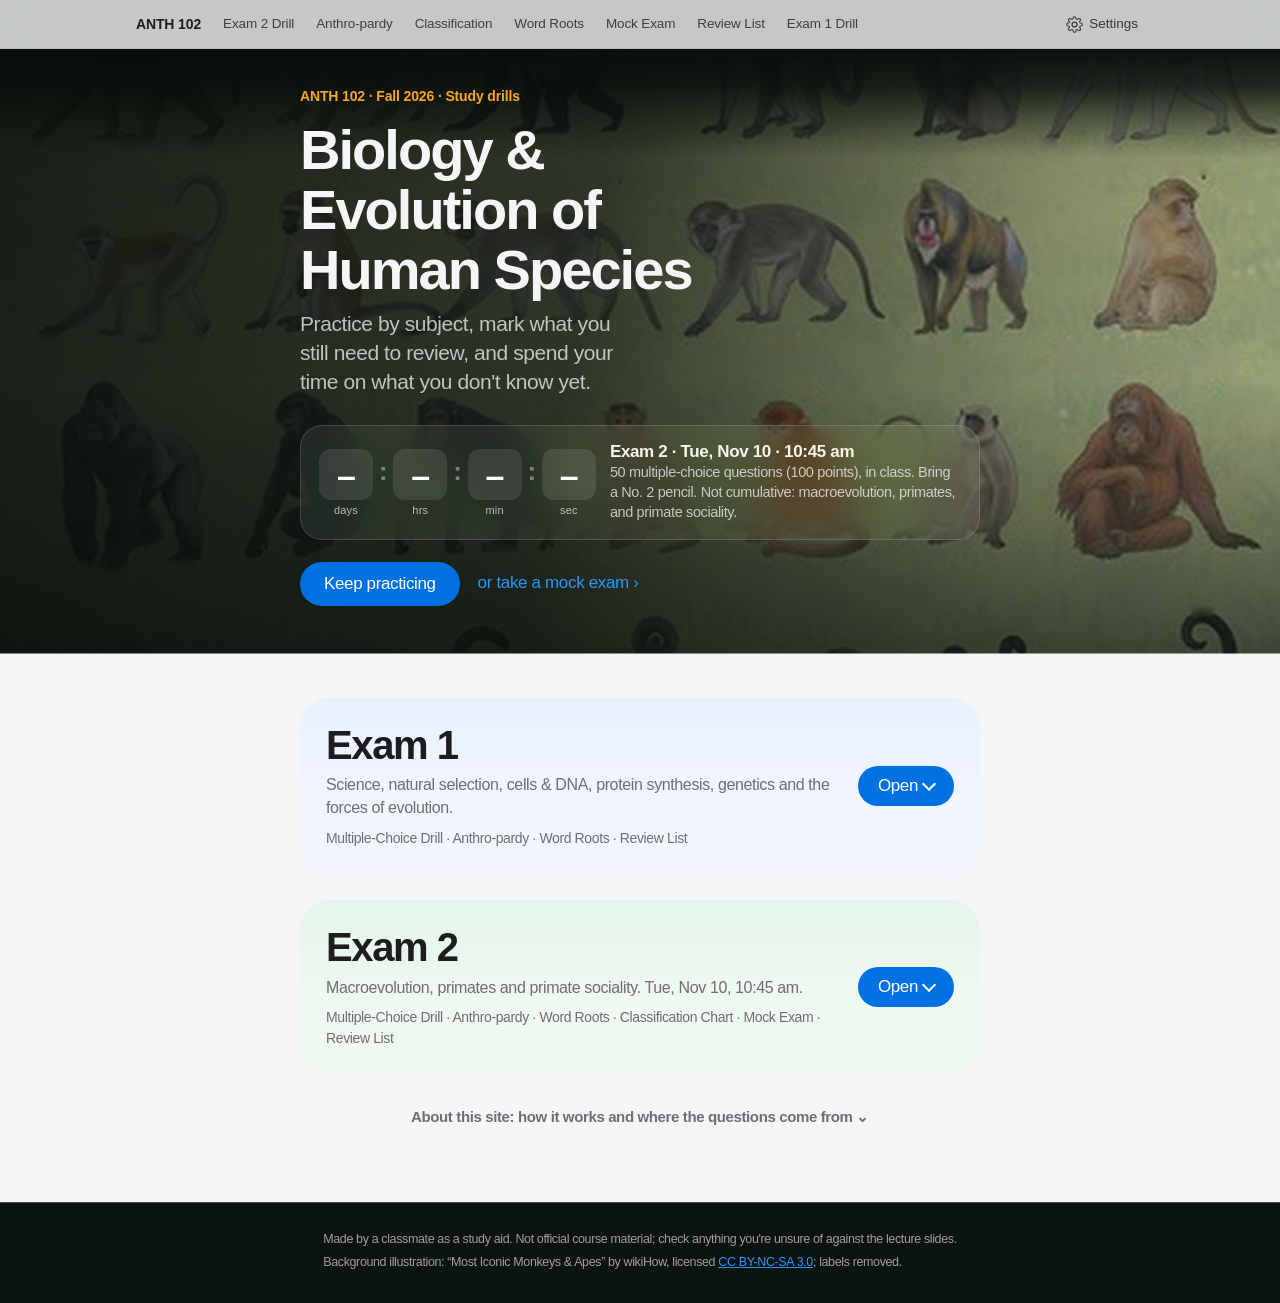
==== commit a0258bab: "Home: one main button; the mock exam is a quiet text link beside it Co-Authored-By: Claude Opus 5.5 " ====
--- a/index.html
+++ b/index.html
@@ -222,8 +222,8 @@
 footer.site a{color:var(--link-dark)}
 .hero{background:#0c1410}
 .hero .fadetop{position:absolute;inset:0 0 auto 0;height:110px;z-index:-1;background:linear-gradient(180deg,#0c1410 0%,rgba(12,20,16,.85) 35%,rgba(12,20,16,0) 100%);pointer-events:none}
-.go2{display:inline-flex;align-items:center;color:#fff;font:400 17px/1.18 var(--body);text-decoration:none;padding:11px 22px;border-radius:980px;border:1px solid rgba(255,255,255,.45)}
-.go2:hover{background:rgba(255,255,255,.1)}
+.golink{color:var(--link-dark);font:400 17px/1.3 var(--body);letter-spacing:-.02em;text-decoration:none;padding:6px 2px}
+.golink:hover{text-decoration:underline}
 html[data-layout="simple"] .guide{display:none}
 .about{display:flex;flex-direction:column;gap:14px}
 .about>summary{list-style:none;cursor:pointer;font:600 15px var(--body);color:var(--muted);padding:12px 4px;text-align:center}
@@ -255,7 +255,7 @@
     </div>
     <div class="actions">
       <a class="go" id="goBtn" href="exam2/index.html#continue">Let’s begin</a>
-      <a class="go2" href="mock/index.html">Take a 50-question mock exam</a>
+      <a class="golink" href="mock/index.html" title="50 questions, like the real exam">or take a mock exam ›</a>
       <span class="today" id="todayTxt"></span>
     </div>
     <div class="guide" aria-label="Which modules go with which exam">
